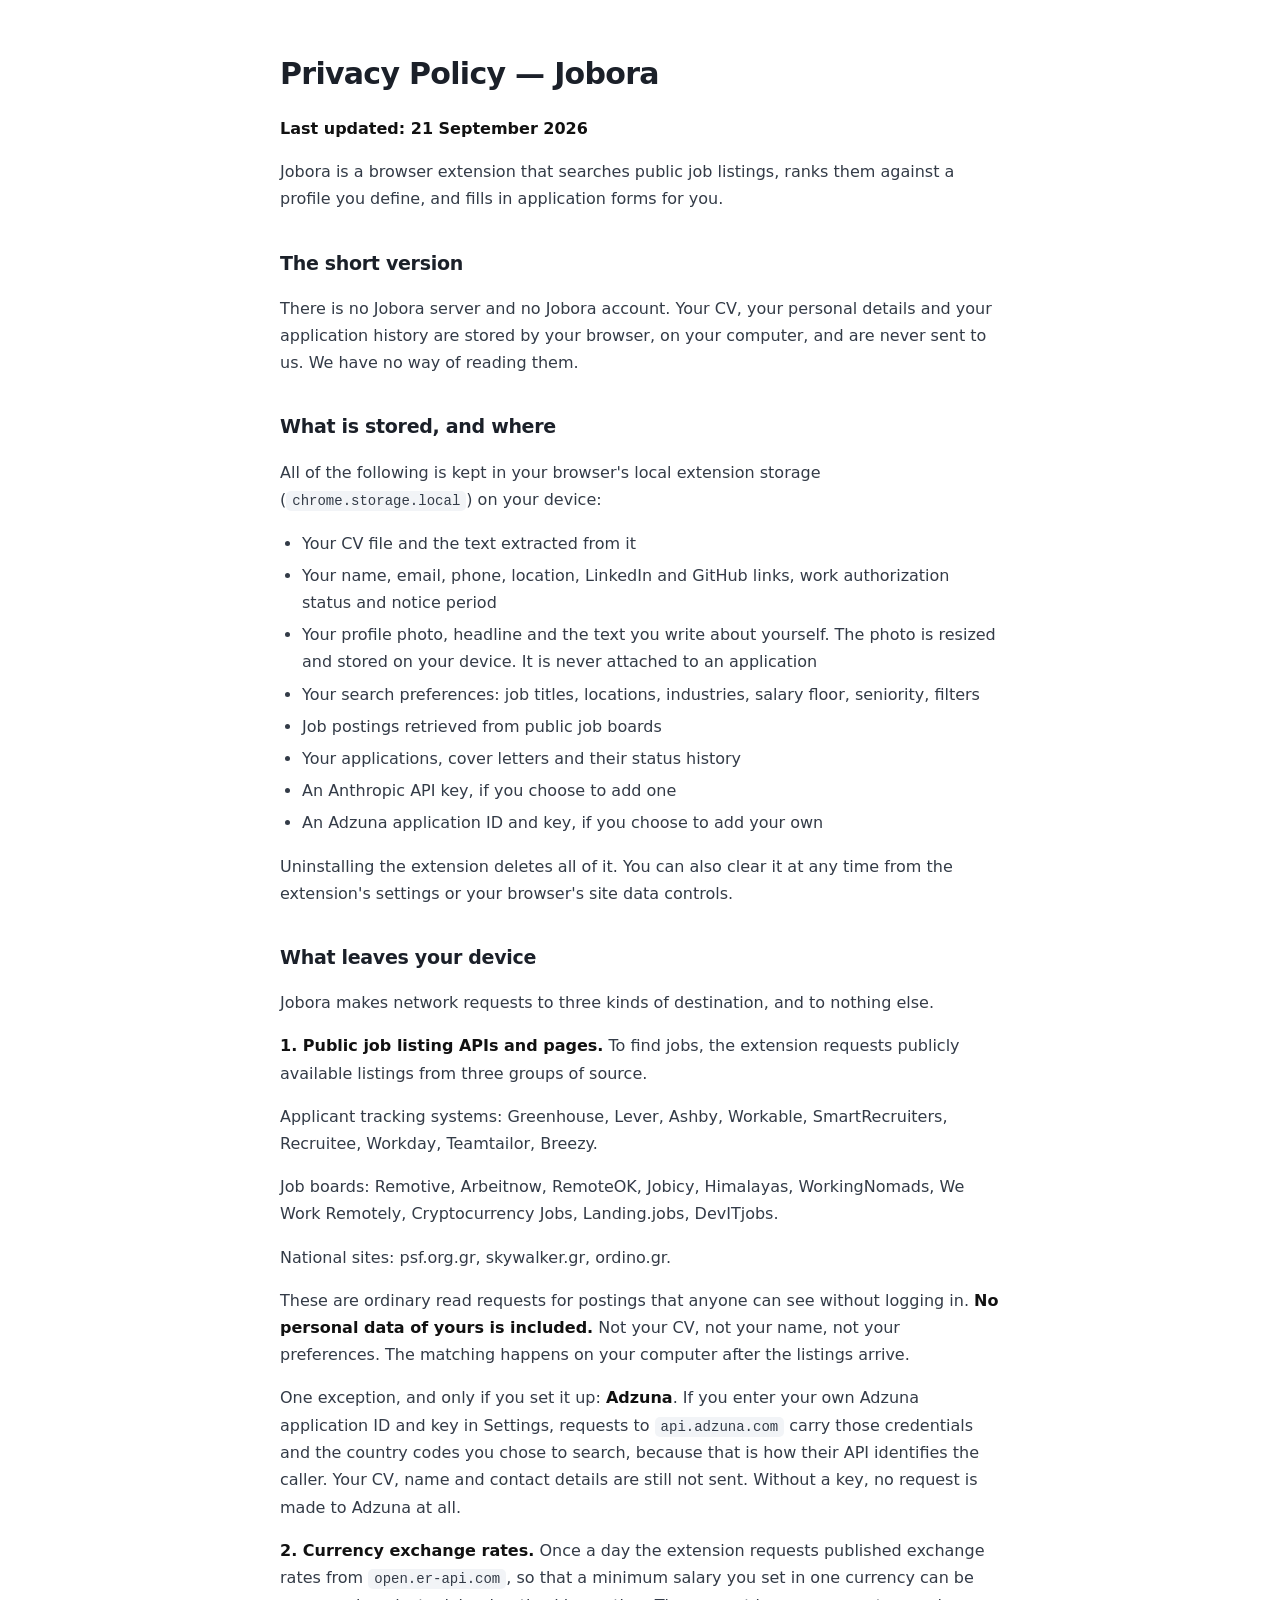
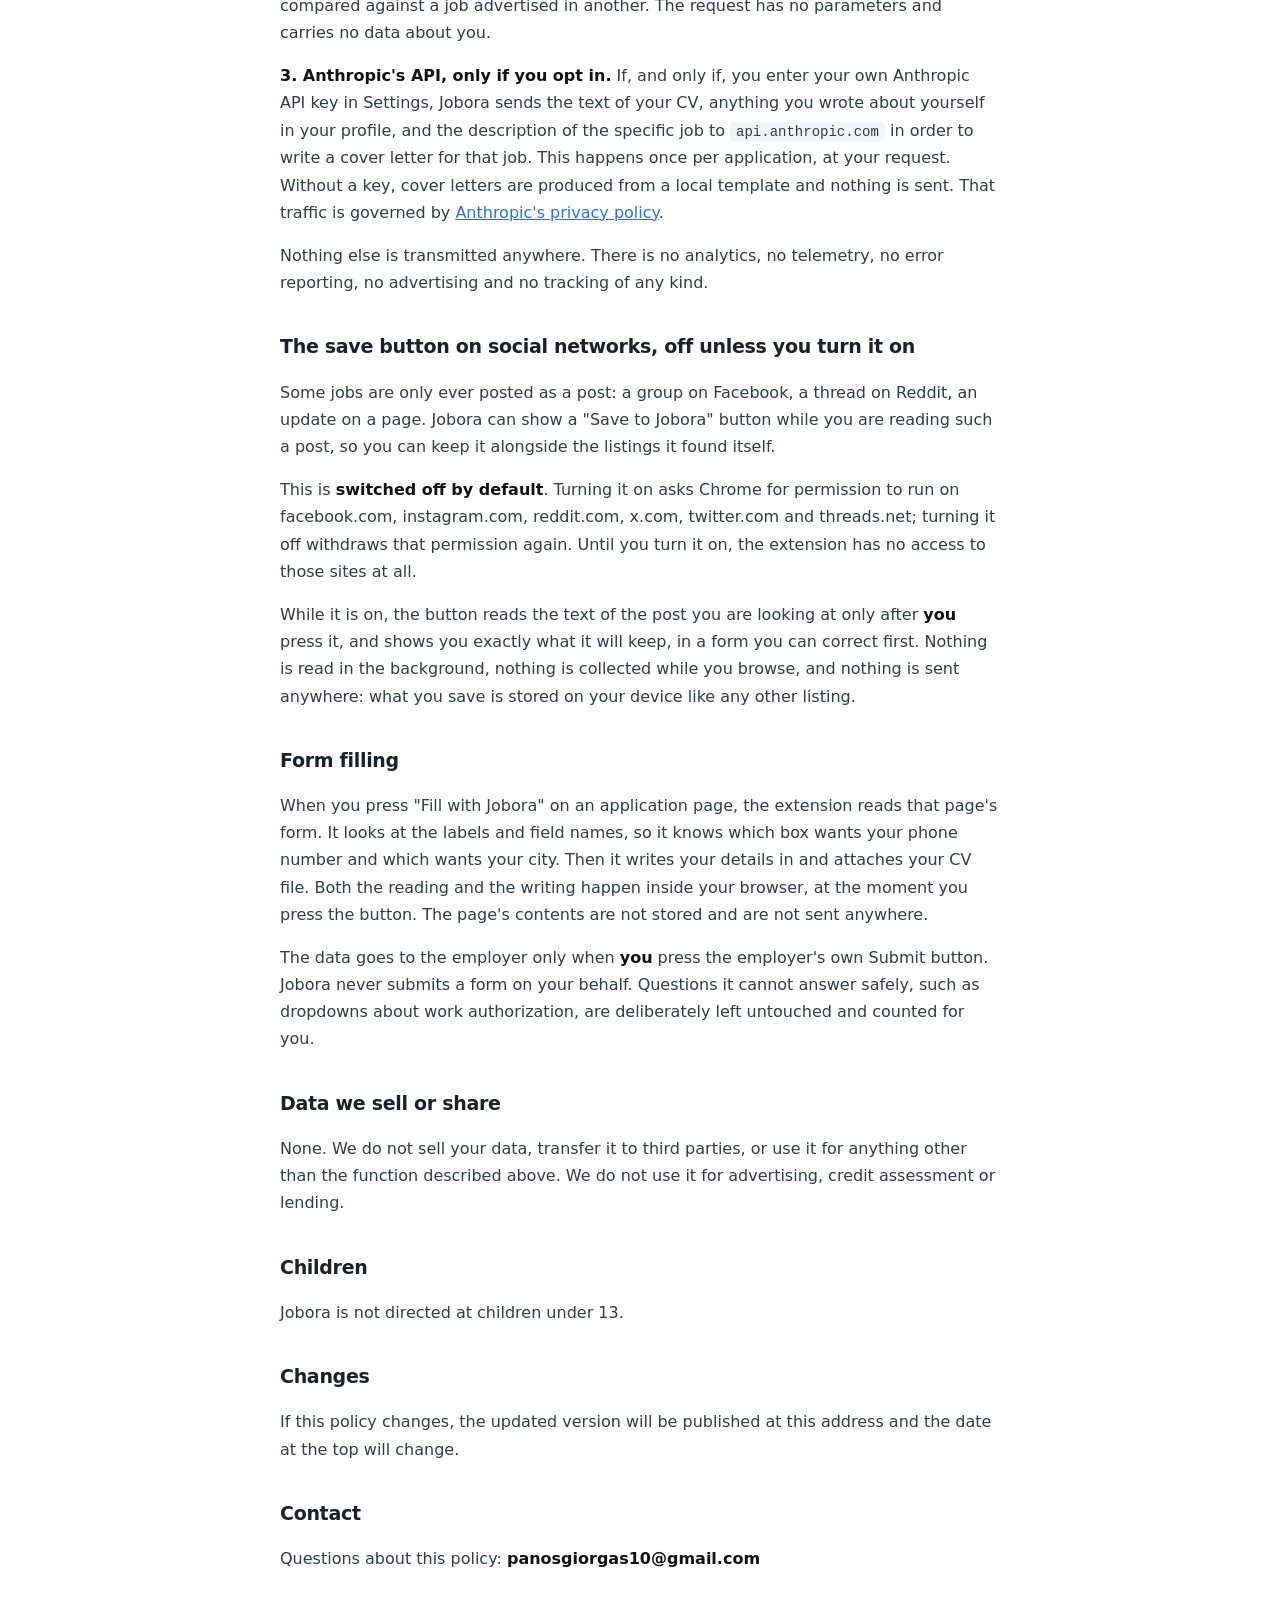
==== docs/privacy.html @ 2b7cac48 "Drop The Muse, which retired its API Seven weeks since the last check, and one of the twenty sources" ====
<!doctype html>
<html lang="en"><head><meta charset="utf-8">
<meta name="viewport" content="width=device-width,initial-scale=1">
<title>Privacy Policy — Jobora</title>
<style>
body{max-width:720px;margin:0 auto;padding:48px 22px 90px;
  font:16px/1.7 -apple-system,BlinkMacSystemFont,"Segoe UI",system-ui,sans-serif;color:#1b2029;background:#fff}
h1{font-size:30px;letter-spacing:-.7px;margin:0 0 6px}
h2{font-size:19px;letter-spacing:-.3px;margin:34px 0 10px}
p,li{color:#333b47}ul{padding-left:22px}li{margin:5px 0}
code{background:#f2f4f7;padding:2px 6px;border-radius:5px;font-size:14px}
a{color:#2f6fe0}strong{color:#111}
@media(prefers-color-scheme:dark){body{background:#0f1319;color:#e6ebf2}
  p,li{color:#b7c1cf}h1,h2,strong{color:#f2f5f9}code{background:#1b2029}a{color:#7aa7ff}}
</style></head><body>
<h1>Privacy Policy — Jobora</h1>
<p><strong>Last updated: 21 September 2026</strong></p>
<p>Jobora is a browser extension that searches public job listings, ranks them against a profile you define, and fills in application forms for you.</p>
<h2>The short version</h2>
<p>There is no Jobora server and no Jobora account. Your CV, your personal details and your application history are stored by your browser, on your computer, and are never sent to us. We have no way of reading them.</p>
<h2>What is stored, and where</h2>
<p>All of the following is kept in your browser's local extension storage (<code>chrome.storage.local</code>) on your device:</p>
<ul><li>Your CV file and the text extracted from it</li><li>Your name, email, phone, location, LinkedIn and GitHub links, work authorization status and notice period</li><li>Your profile photo, headline and the text you write about yourself. The photo is resized and stored on your device. It is never attached to an application</li><li>Your search preferences: job titles, locations, industries, salary floor, seniority, filters</li><li>Job postings retrieved from public job boards</li><li>Your applications, cover letters and their status history</li><li>An Anthropic API key, if you choose to add one</li><li>An Adzuna application ID and key, if you choose to add your own</li></ul>
<p>Uninstalling the extension deletes all of it. You can also clear it at any time from the extension's settings or your browser's site data controls.</p>
<h2>What leaves your device</h2>
<p>Jobora makes network requests to three kinds of destination, and to nothing else.</p>
<p><strong>1. Public job listing APIs and pages.</strong> To find jobs, the extension requests publicly available listings from three groups of source.</p>
<p>Applicant tracking systems: Greenhouse, Lever, Ashby, Workable, SmartRecruiters, Recruitee, Workday, Teamtailor, Breezy.</p>
<p>Job boards: Remotive, Arbeitnow, RemoteOK, Jobicy, Himalayas, WorkingNomads, We Work Remotely, Cryptocurrency Jobs, Landing.jobs, DevITjobs.</p>
<p>National sites: psf.org.gr, skywalker.gr, ordino.gr.</p>
<p>These are ordinary read requests for postings that anyone can see without logging in. <strong>No personal data of yours is included.</strong> Not your CV, not your name, not your preferences. The matching happens on your computer after the listings arrive.</p>
<p>One exception, and only if you set it up: <strong>Adzuna</strong>. If you enter your own Adzuna application ID and key in Settings, requests to <code>api.adzuna.com</code> carry those credentials and the country codes you chose to search, because that is how their API identifies the caller. Your CV, name and contact details are still not sent. Without a key, no request is made to Adzuna at all.</p>
<p><strong>2. Currency exchange rates.</strong> Once a day the extension requests published exchange rates from <code>open.er-api.com</code>, so that a minimum salary you set in one currency can be compared against a job advertised in another. The request has no parameters and carries no data about you.</p>
<p><strong>3. Anthropic's API, only if you opt in.</strong> If, and only if, you enter your own Anthropic API key in Settings, Jobora sends the text of your CV, anything you wrote about yourself in your profile, and the description of the specific job to <code>api.anthropic.com</code> in order to write a cover letter for that job. This happens once per application, at your request. Without a key, cover letters are produced from a local template and nothing is sent. That traffic is governed by <a href="https://www.anthropic.com/legal/privacy">Anthropic's privacy policy</a>.</p>
<p>Nothing else is transmitted anywhere. There is no analytics, no telemetry, no error reporting, no advertising and no tracking of any kind.</p>
<h2>The save button on social networks, off unless you turn it on</h2>
<p>Some jobs are only ever posted as a post: a group on Facebook, a thread on Reddit, an update on a page. Jobora can show a "Save to Jobora" button while you are reading such a post, so you can keep it alongside the listings it found itself.</p>
<p>This is <strong>switched off by default</strong>. Turning it on asks Chrome for permission to run on facebook.com, instagram.com, reddit.com, x.com, twitter.com and threads.net; turning it off withdraws that permission again. Until you turn it on, the extension has no access to those sites at all.</p>
<p>While it is on, the button reads the text of the post you are looking at only after <strong>you</strong> press it, and shows you exactly what it will keep, in a form you can correct first. Nothing is read in the background, nothing is collected while you browse, and nothing is sent anywhere: what you save is stored on your device like any other listing.</p>
<h2>Form filling</h2>
<p>When you press "Fill with Jobora" on an application page, the extension reads that page's form. It looks at the labels and field names, so it knows which box wants your phone number and which wants your city. Then it writes your details in and attaches your CV file. Both the reading and the writing happen inside your browser, at the moment you press the button. The page's contents are not stored and are not sent anywhere.</p>
<p>The data goes to the employer only when <strong>you</strong> press the employer's own Submit button. Jobora never submits a form on your behalf. Questions it cannot answer safely, such as dropdowns about work authorization, are deliberately left untouched and counted for you.</p>
<h2>Data we sell or share</h2>
<p>None. We do not sell your data, transfer it to third parties, or use it for anything other than the function described above. We do not use it for advertising, credit assessment or lending.</p>
<h2>Children</h2>
<p>Jobora is not directed at children under 13.</p>
<h2>Changes</h2>
<p>If this policy changes, the updated version will be published at this address and the date at the top will change.</p>
<h2>Contact</h2>
<p>Questions about this policy: <strong>panosgiorgas10@gmail.com</strong></p>
</body></html>
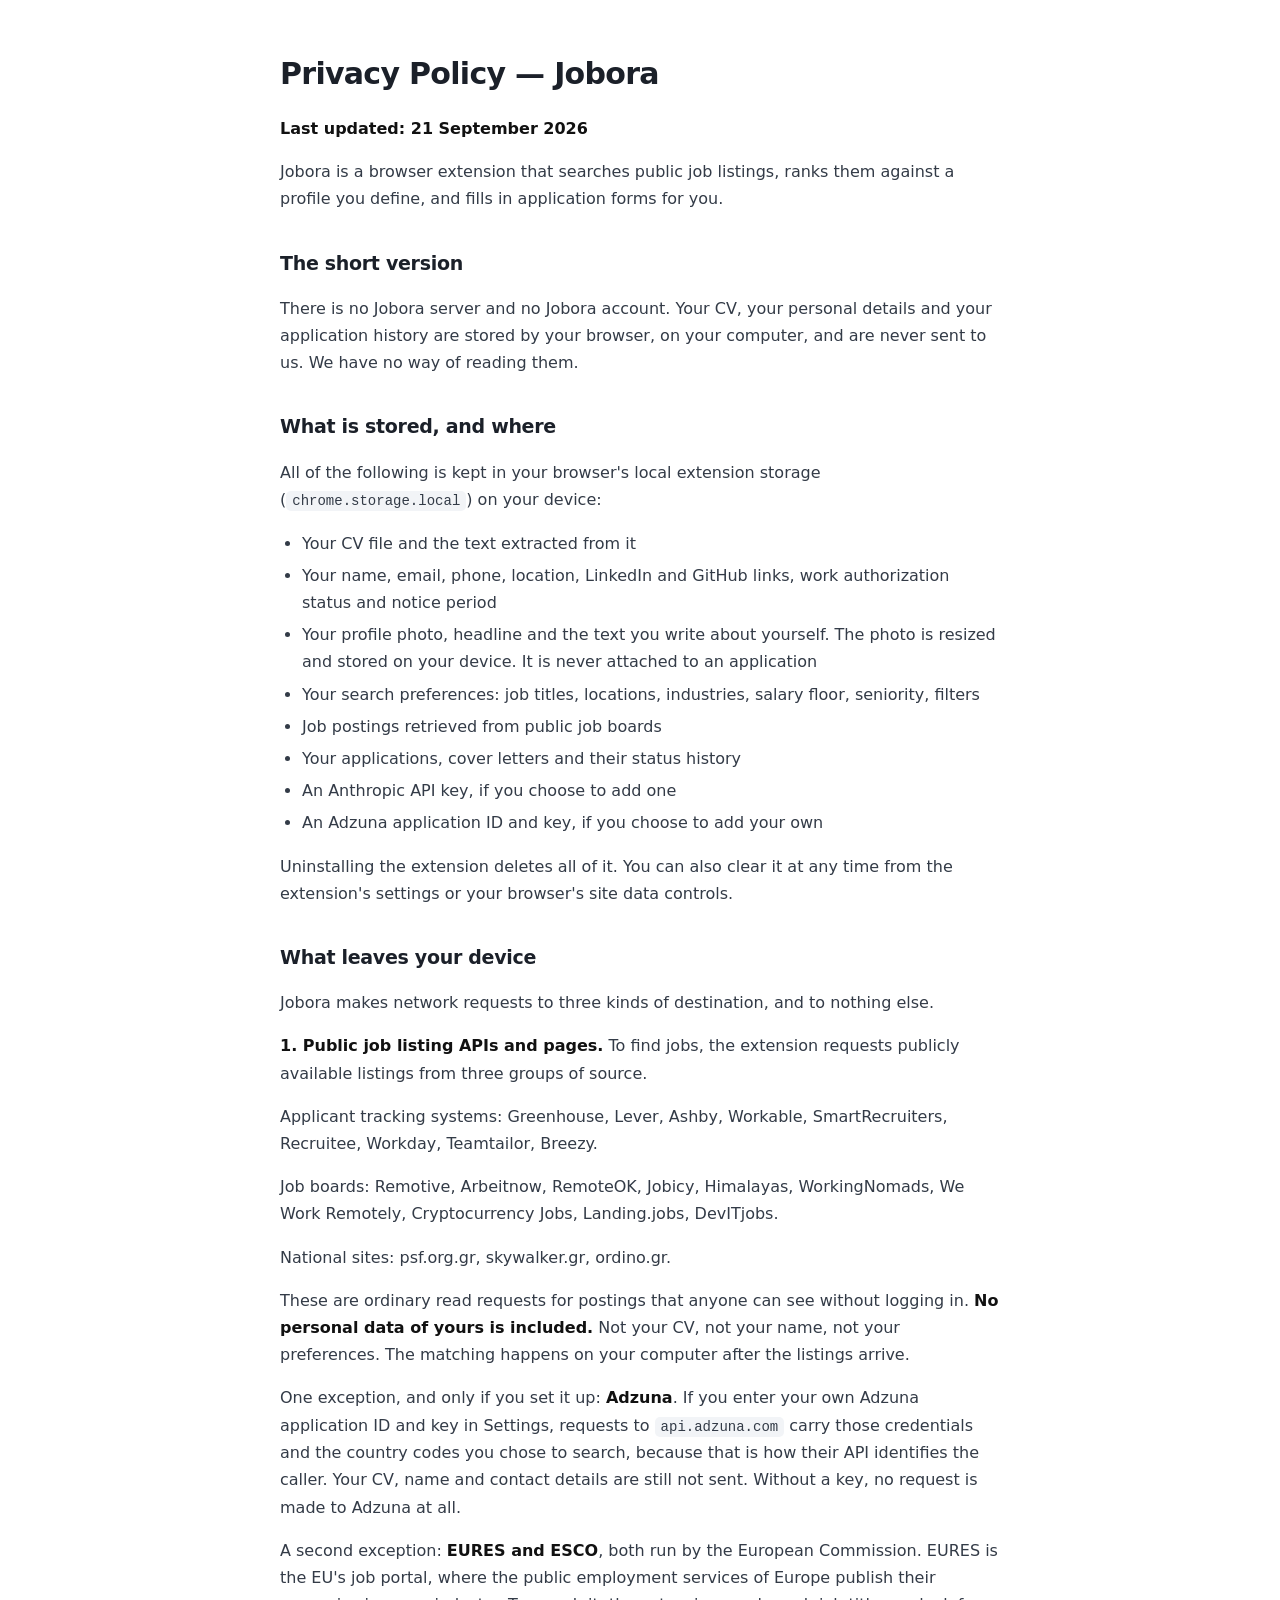
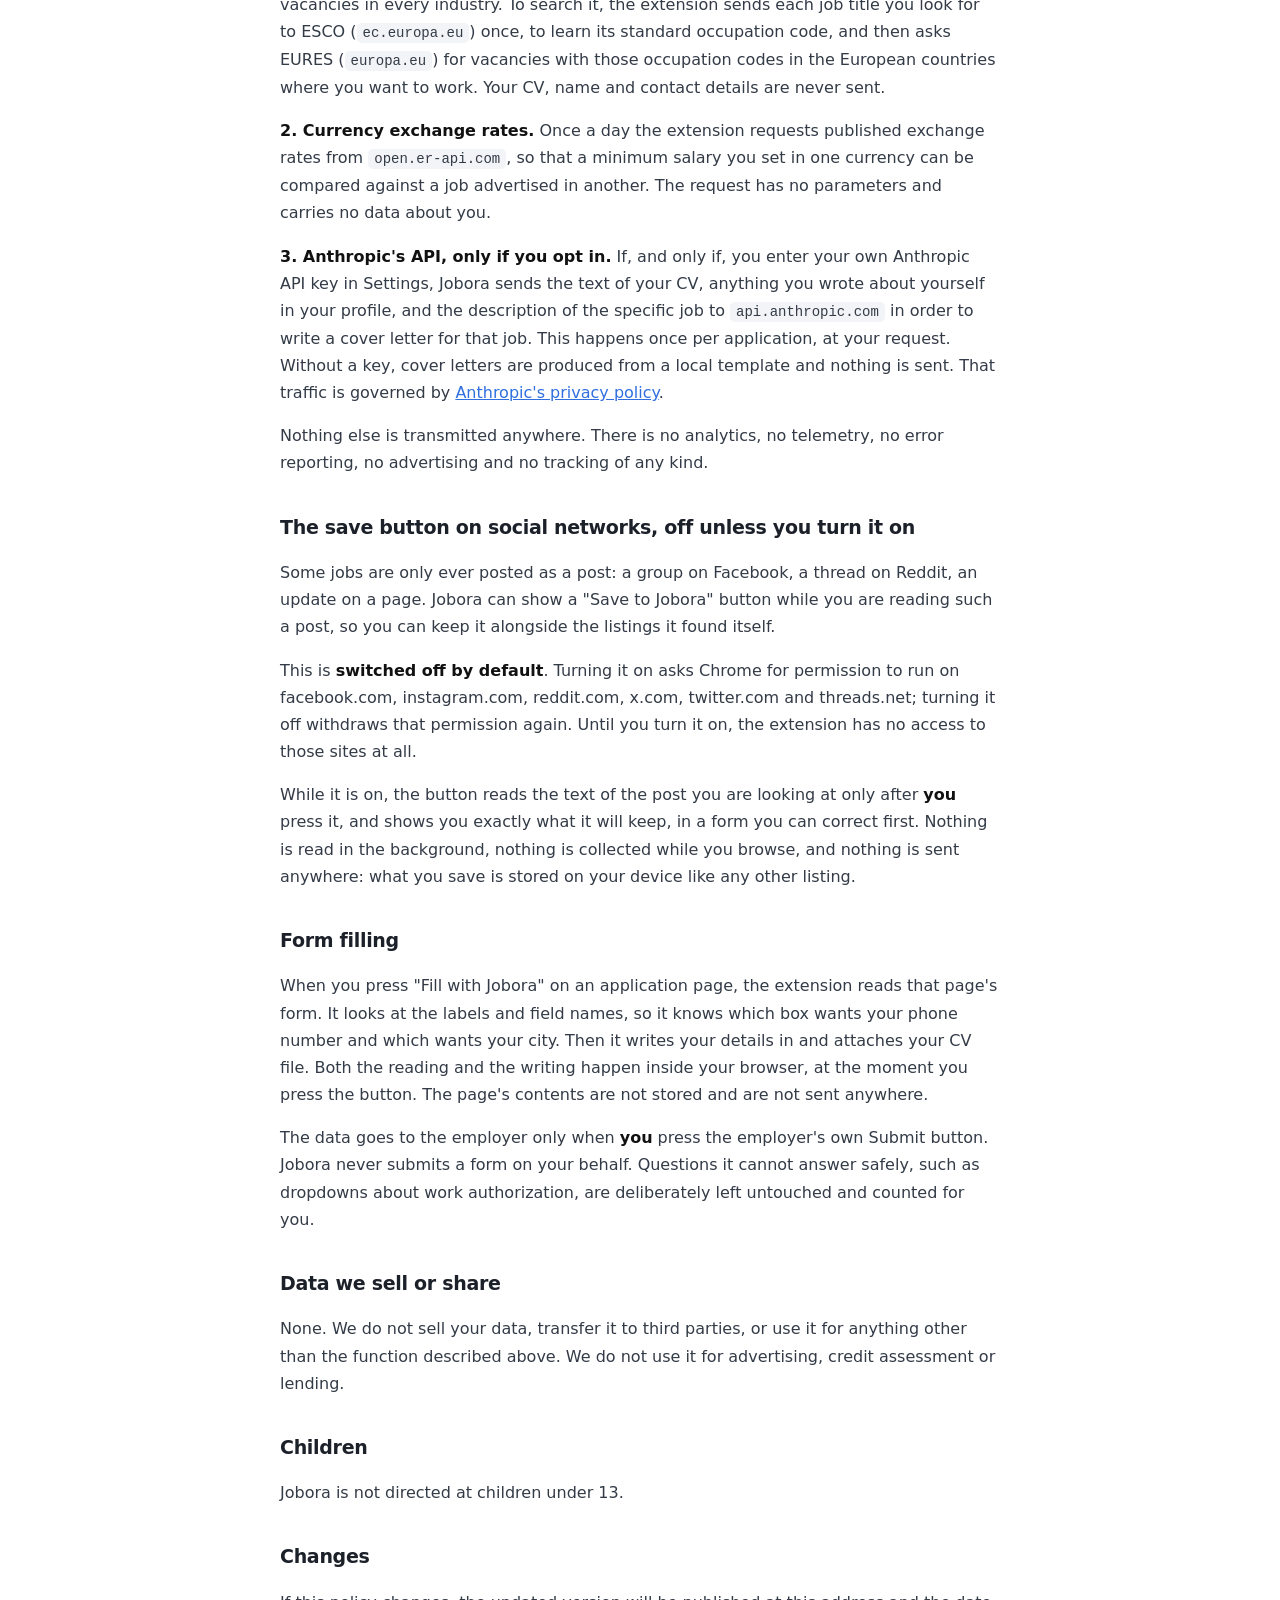
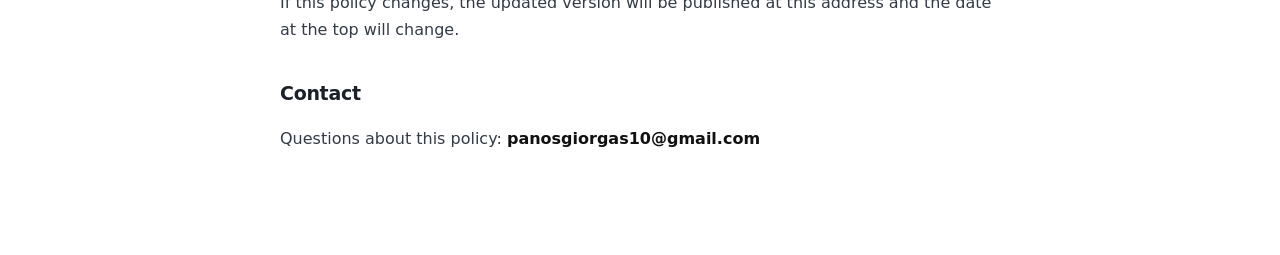
==== commit d5c9f3a3: "Add EURES, so every industry in Europe has jobs, not only software Almost every source was a remote " ====
--- a/docs/privacy.html
+++ b/docs/privacy.html
@@ -30,6 +30,7 @@
 <p>National sites: psf.org.gr, skywalker.gr, ordino.gr.</p>
 <p>These are ordinary read requests for postings that anyone can see without logging in. <strong>No personal data of yours is included.</strong> Not your CV, not your name, not your preferences. The matching happens on your computer after the listings arrive.</p>
 <p>One exception, and only if you set it up: <strong>Adzuna</strong>. If you enter your own Adzuna application ID and key in Settings, requests to <code>api.adzuna.com</code> carry those credentials and the country codes you chose to search, because that is how their API identifies the caller. Your CV, name and contact details are still not sent. Without a key, no request is made to Adzuna at all.</p>
+<p>A second exception: <strong>EURES and ESCO</strong>, both run by the European Commission. EURES is the EU's job portal, where the public employment services of Europe publish their vacancies in every industry. To search it, the extension sends each job title you look for to ESCO (<code>ec.europa.eu</code>) once, to learn its standard occupation code, and then asks EURES (<code>europa.eu</code>) for vacancies with those occupation codes in the European countries where you want to work. Your CV, name and contact details are never sent.</p>
 <p><strong>2. Currency exchange rates.</strong> Once a day the extension requests published exchange rates from <code>open.er-api.com</code>, so that a minimum salary you set in one currency can be compared against a job advertised in another. The request has no parameters and carries no data about you.</p>
 <p><strong>3. Anthropic's API, only if you opt in.</strong> If, and only if, you enter your own Anthropic API key in Settings, Jobora sends the text of your CV, anything you wrote about yourself in your profile, and the description of the specific job to <code>api.anthropic.com</code> in order to write a cover letter for that job. This happens once per application, at your request. Without a key, cover letters are produced from a local template and nothing is sent. That traffic is governed by <a href="https://www.anthropic.com/legal/privacy">Anthropic's privacy policy</a>.</p>
 <p>Nothing else is transmitted anywhere. There is no analytics, no telemetry, no error reporting, no advertising and no tracking of any kind.</p>
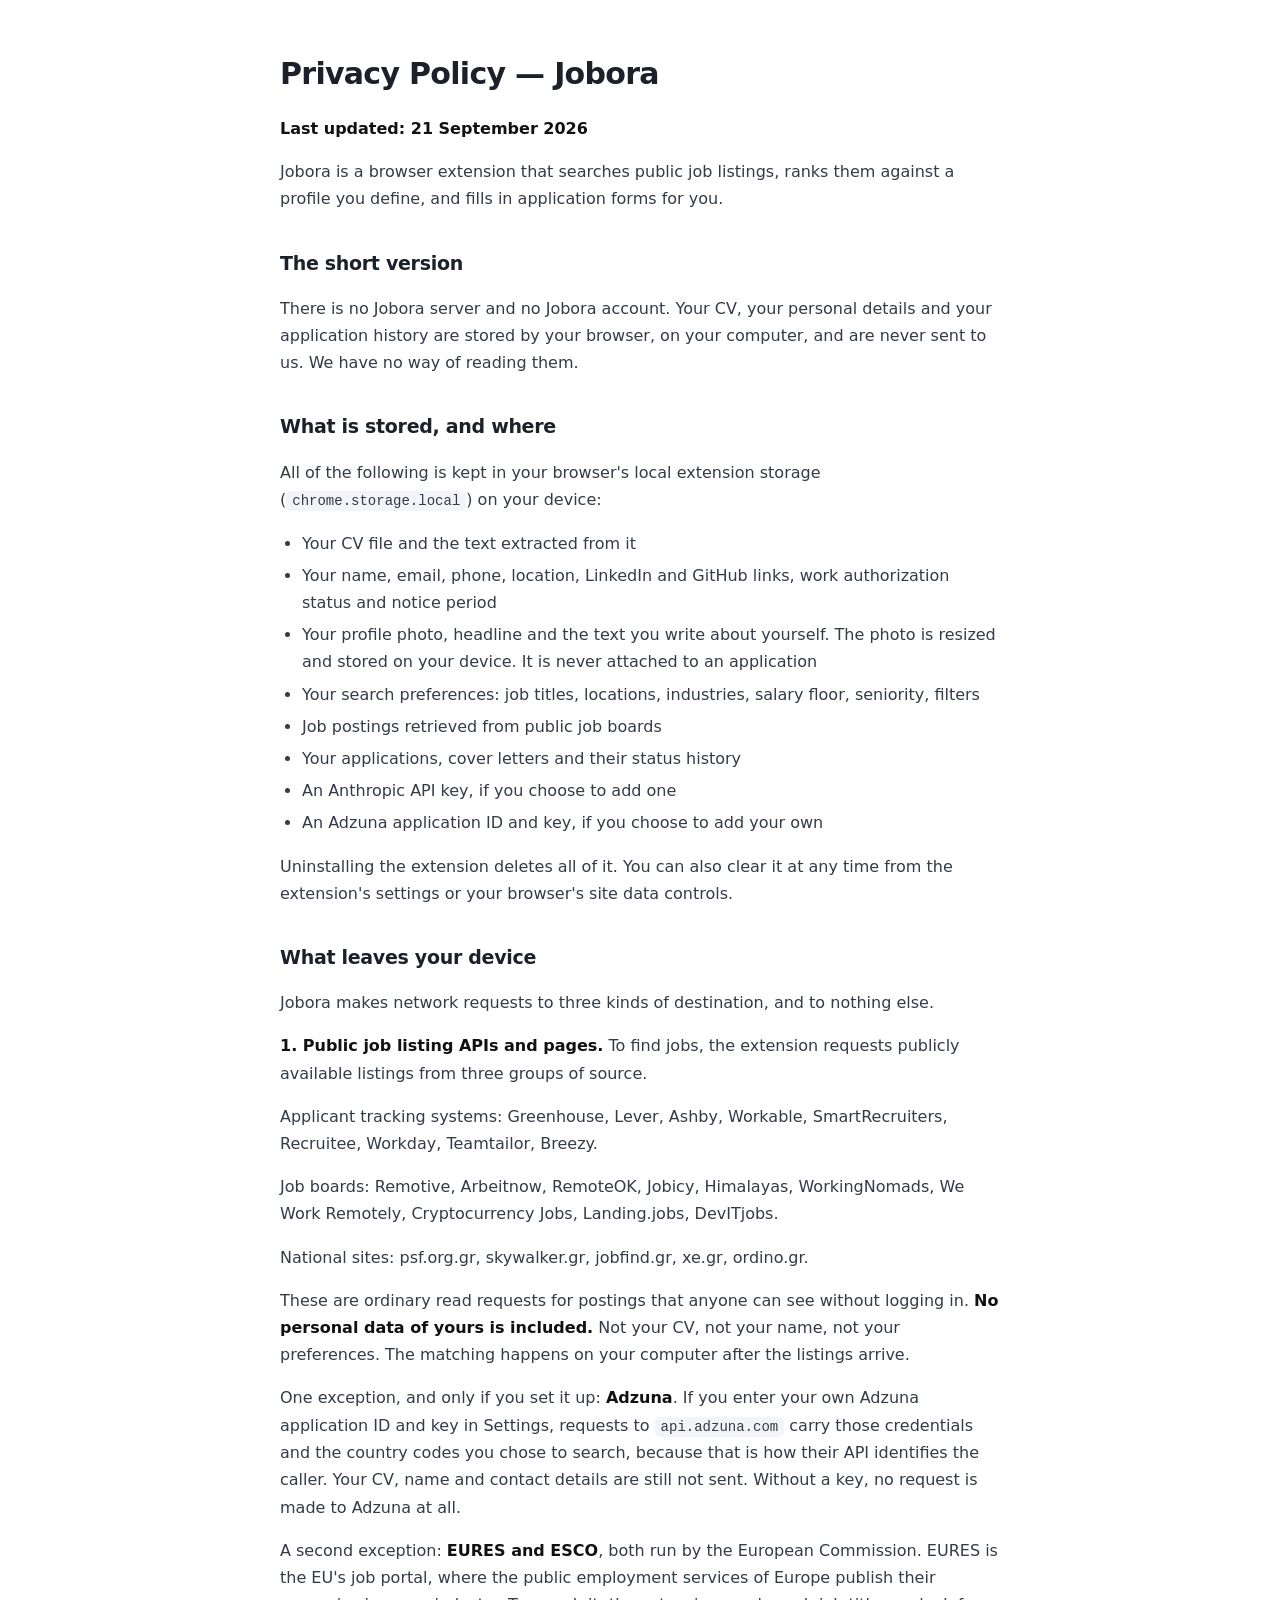
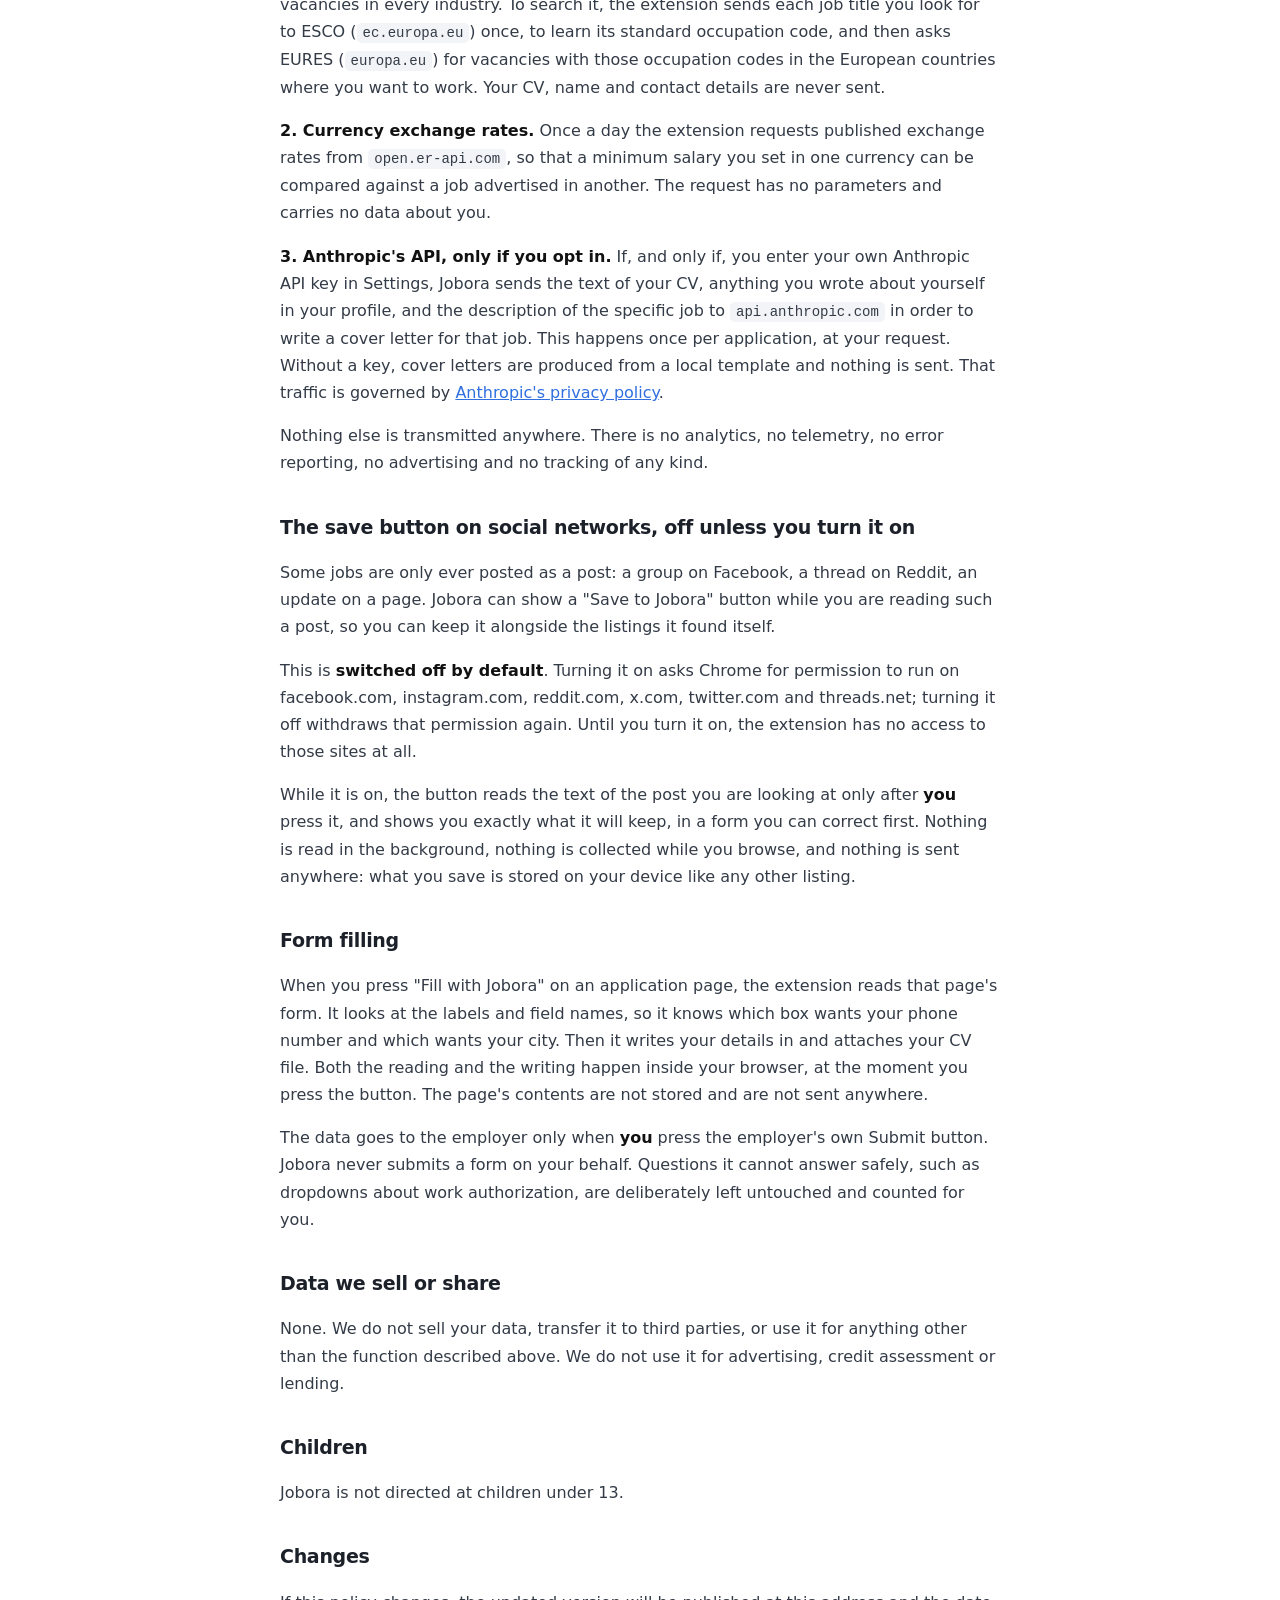
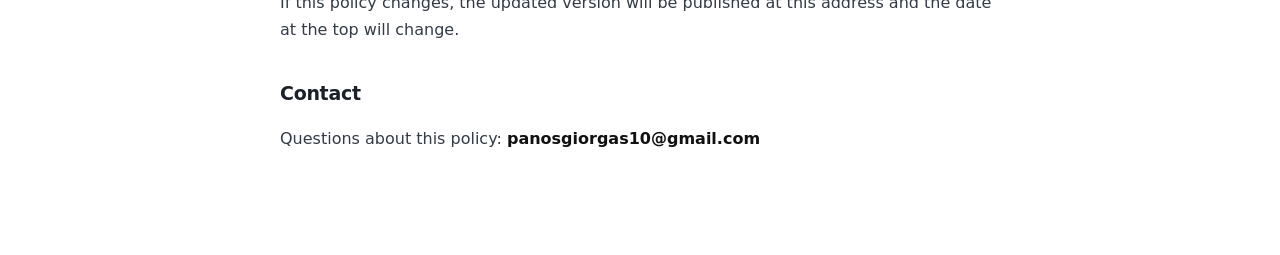
==== commit 3662be6e: "Add jobfind.gr and xe.gr, so Greek jobs outside tech are found again Greece publishes almost nothing" ====
--- a/docs/privacy.html
+++ b/docs/privacy.html
@@ -27,7 +27,7 @@
 <p><strong>1. Public job listing APIs and pages.</strong> To find jobs, the extension requests publicly available listings from three groups of source.</p>
 <p>Applicant tracking systems: Greenhouse, Lever, Ashby, Workable, SmartRecruiters, Recruitee, Workday, Teamtailor, Breezy.</p>
 <p>Job boards: Remotive, Arbeitnow, RemoteOK, Jobicy, Himalayas, WorkingNomads, We Work Remotely, Cryptocurrency Jobs, Landing.jobs, DevITjobs.</p>
-<p>National sites: psf.org.gr, skywalker.gr, ordino.gr.</p>
+<p>National sites: psf.org.gr, skywalker.gr, jobfind.gr, xe.gr, ordino.gr.</p>
 <p>These are ordinary read requests for postings that anyone can see without logging in. <strong>No personal data of yours is included.</strong> Not your CV, not your name, not your preferences. The matching happens on your computer after the listings arrive.</p>
 <p>One exception, and only if you set it up: <strong>Adzuna</strong>. If you enter your own Adzuna application ID and key in Settings, requests to <code>api.adzuna.com</code> carry those credentials and the country codes you chose to search, because that is how their API identifies the caller. Your CV, name and contact details are still not sent. Without a key, no request is made to Adzuna at all.</p>
 <p>A second exception: <strong>EURES and ESCO</strong>, both run by the European Commission. EURES is the EU's job portal, where the public employment services of Europe publish their vacancies in every industry. To search it, the extension sends each job title you look for to ESCO (<code>ec.europa.eu</code>) once, to learn its standard occupation code, and then asks EURES (<code>europa.eu</code>) for vacancies with those occupation codes in the European countries where you want to work. Your CV, name and contact details are never sent.</p>
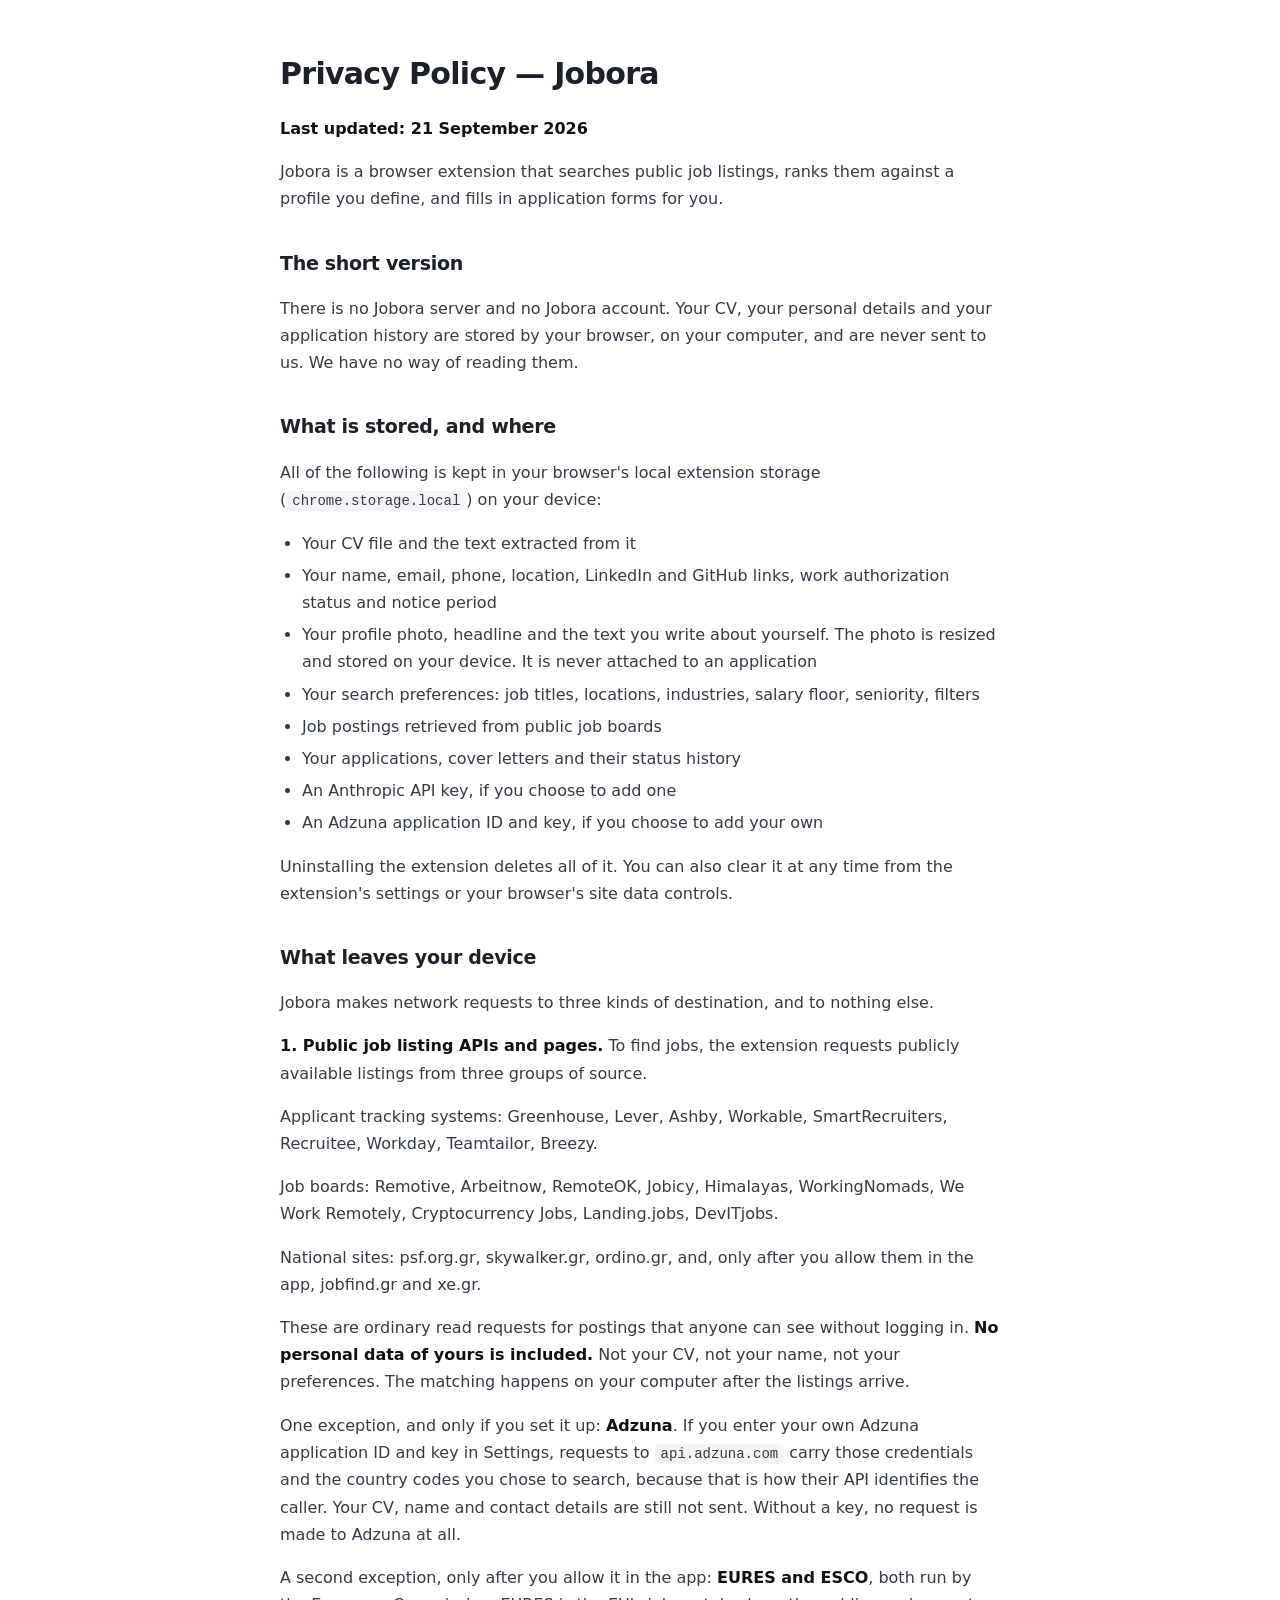
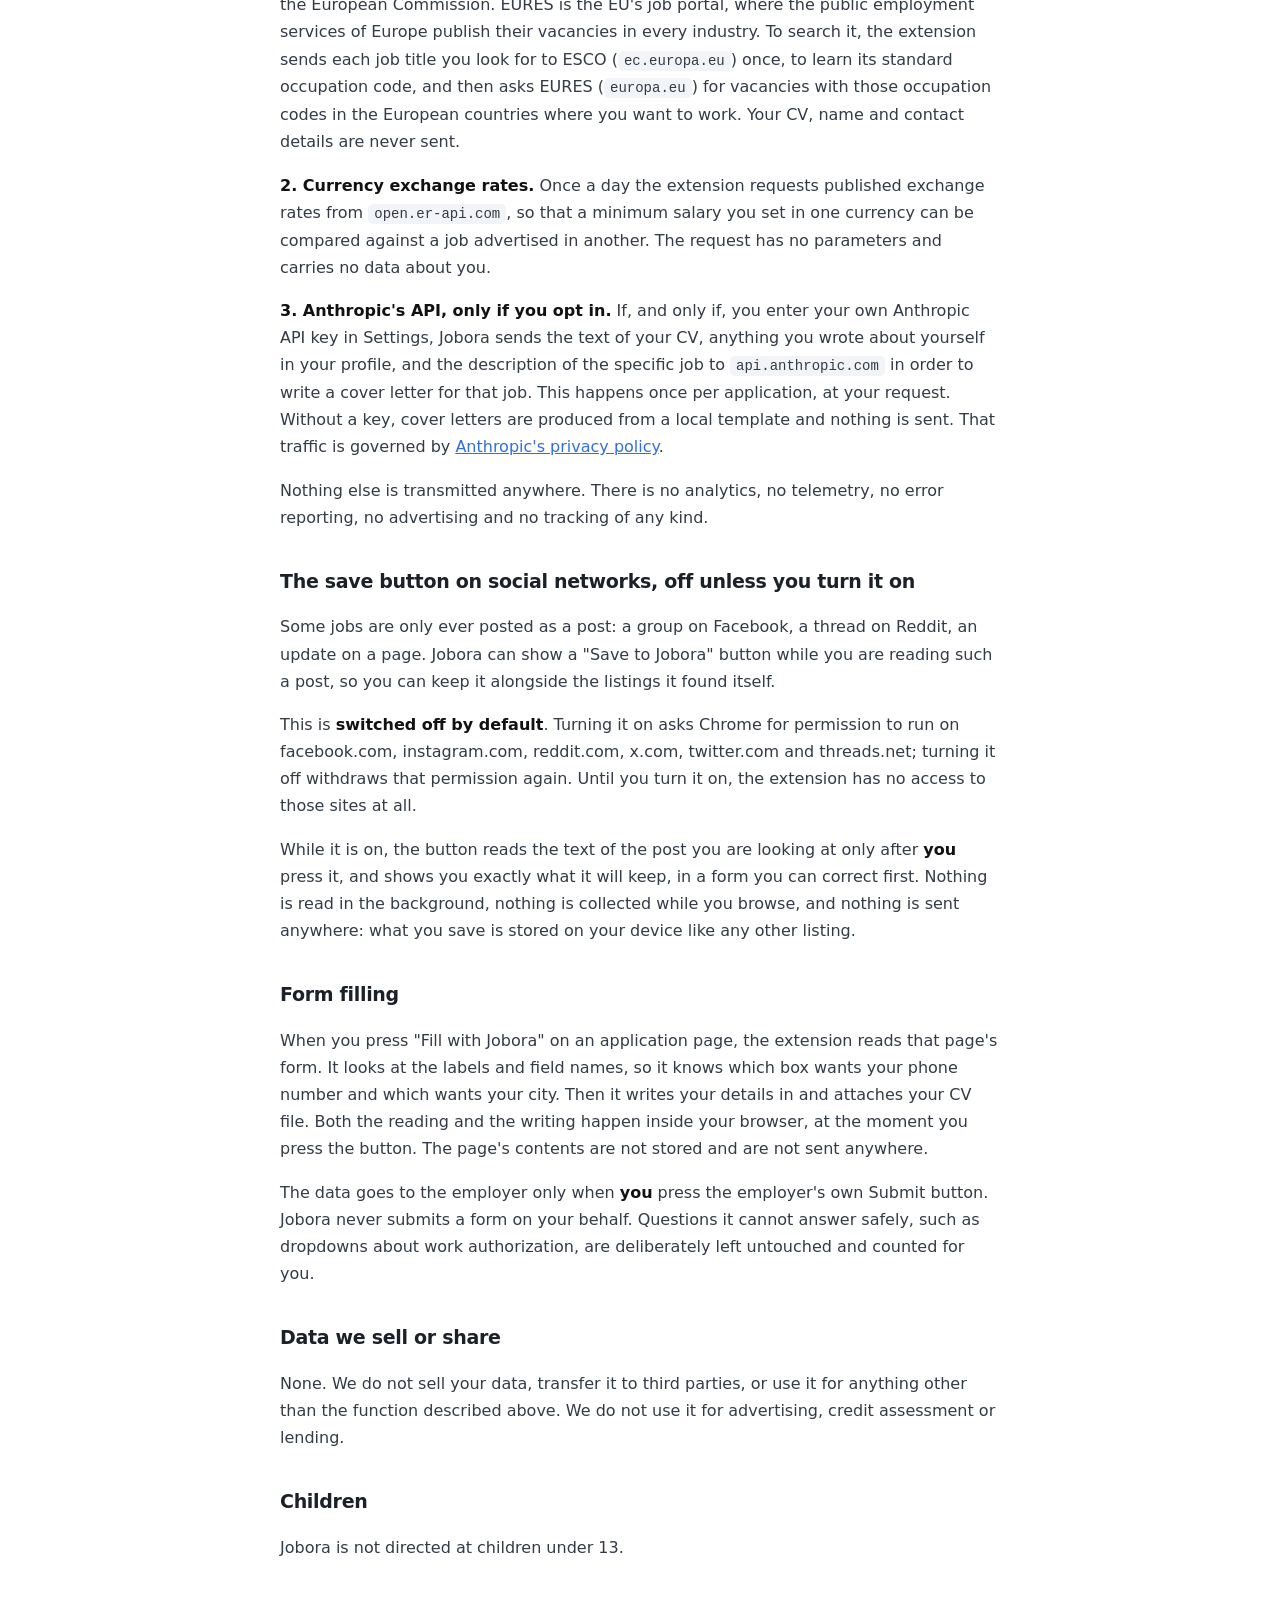
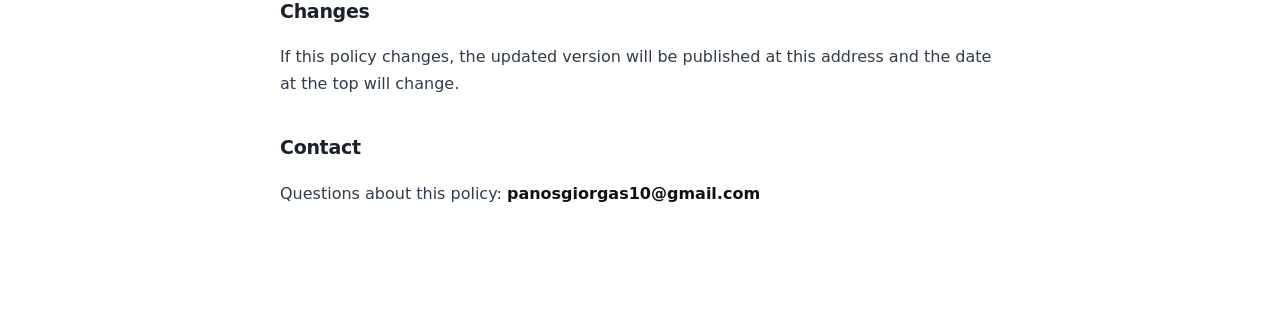
==== commit d26c7303: "Ask for the new job portals' sites in the app, so updating never turns Jobora off When an update add" ====
--- a/docs/privacy.html
+++ b/docs/privacy.html
@@ -27,10 +27,10 @@
 <p><strong>1. Public job listing APIs and pages.</strong> To find jobs, the extension requests publicly available listings from three groups of source.</p>
 <p>Applicant tracking systems: Greenhouse, Lever, Ashby, Workable, SmartRecruiters, Recruitee, Workday, Teamtailor, Breezy.</p>
 <p>Job boards: Remotive, Arbeitnow, RemoteOK, Jobicy, Himalayas, WorkingNomads, We Work Remotely, Cryptocurrency Jobs, Landing.jobs, DevITjobs.</p>
-<p>National sites: psf.org.gr, skywalker.gr, jobfind.gr, xe.gr, ordino.gr.</p>
+<p>National sites: psf.org.gr, skywalker.gr, ordino.gr, and, only after you allow them in the app, jobfind.gr and xe.gr.</p>
 <p>These are ordinary read requests for postings that anyone can see without logging in. <strong>No personal data of yours is included.</strong> Not your CV, not your name, not your preferences. The matching happens on your computer after the listings arrive.</p>
 <p>One exception, and only if you set it up: <strong>Adzuna</strong>. If you enter your own Adzuna application ID and key in Settings, requests to <code>api.adzuna.com</code> carry those credentials and the country codes you chose to search, because that is how their API identifies the caller. Your CV, name and contact details are still not sent. Without a key, no request is made to Adzuna at all.</p>
-<p>A second exception: <strong>EURES and ESCO</strong>, both run by the European Commission. EURES is the EU's job portal, where the public employment services of Europe publish their vacancies in every industry. To search it, the extension sends each job title you look for to ESCO (<code>ec.europa.eu</code>) once, to learn its standard occupation code, and then asks EURES (<code>europa.eu</code>) for vacancies with those occupation codes in the European countries where you want to work. Your CV, name and contact details are never sent.</p>
+<p>A second exception, only after you allow it in the app: <strong>EURES and ESCO</strong>, both run by the European Commission. EURES is the EU's job portal, where the public employment services of Europe publish their vacancies in every industry. To search it, the extension sends each job title you look for to ESCO (<code>ec.europa.eu</code>) once, to learn its standard occupation code, and then asks EURES (<code>europa.eu</code>) for vacancies with those occupation codes in the European countries where you want to work. Your CV, name and contact details are never sent.</p>
 <p><strong>2. Currency exchange rates.</strong> Once a day the extension requests published exchange rates from <code>open.er-api.com</code>, so that a minimum salary you set in one currency can be compared against a job advertised in another. The request has no parameters and carries no data about you.</p>
 <p><strong>3. Anthropic's API, only if you opt in.</strong> If, and only if, you enter your own Anthropic API key in Settings, Jobora sends the text of your CV, anything you wrote about yourself in your profile, and the description of the specific job to <code>api.anthropic.com</code> in order to write a cover letter for that job. This happens once per application, at your request. Without a key, cover letters are produced from a local template and nothing is sent. That traffic is governed by <a href="https://www.anthropic.com/legal/privacy">Anthropic's privacy policy</a>.</p>
 <p>Nothing else is transmitted anywhere. There is no analytics, no telemetry, no error reporting, no advertising and no tracking of any kind.</p>
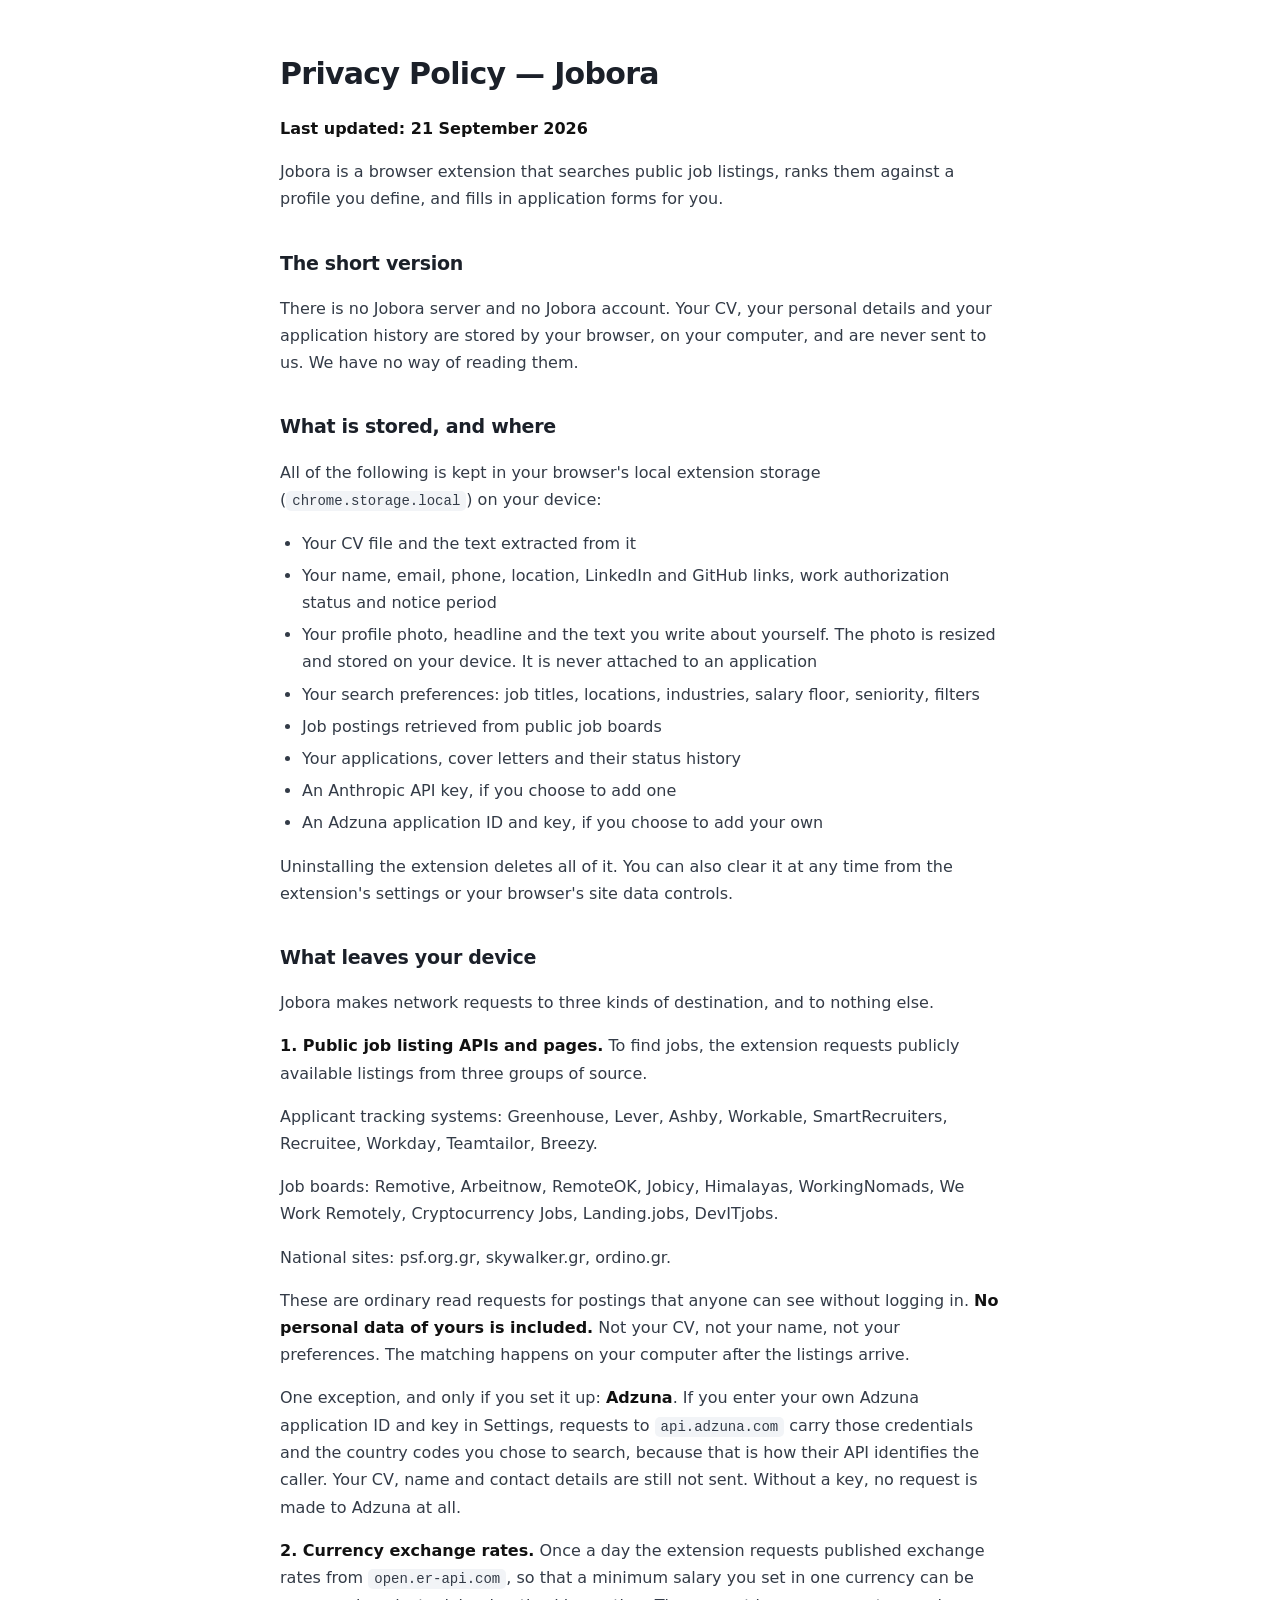
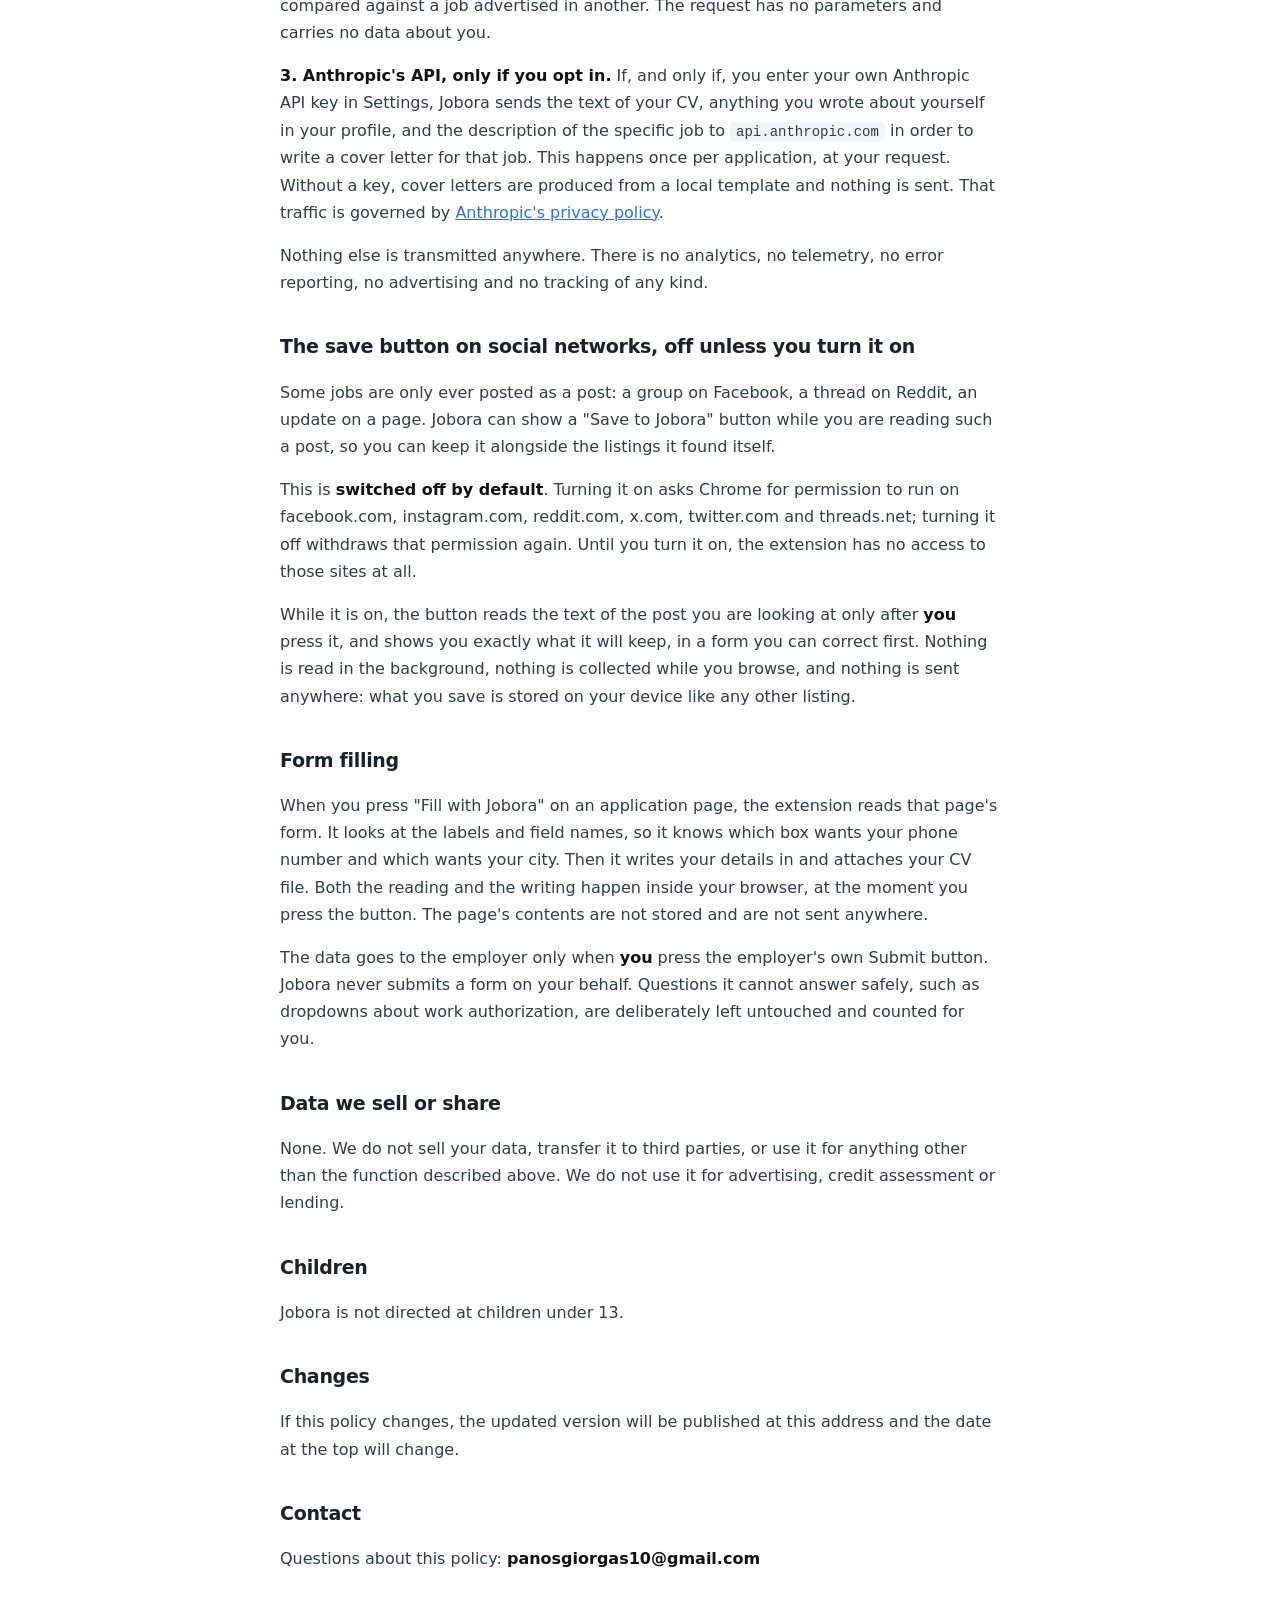
==== commit 436e980d: "Merge pull request #4 from GeorgasP/main 1" ====
--- a/docs/privacy.html
+++ b/docs/privacy.html
@@ -27,10 +27,9 @@
 <p><strong>1. Public job listing APIs and pages.</strong> To find jobs, the extension requests publicly available listings from three groups of source.</p>
 <p>Applicant tracking systems: Greenhouse, Lever, Ashby, Workable, SmartRecruiters, Recruitee, Workday, Teamtailor, Breezy.</p>
 <p>Job boards: Remotive, Arbeitnow, RemoteOK, Jobicy, Himalayas, WorkingNomads, We Work Remotely, Cryptocurrency Jobs, Landing.jobs, DevITjobs.</p>
-<p>National sites: psf.org.gr, skywalker.gr, ordino.gr, and, only after you allow them in the app, jobfind.gr and xe.gr.</p>
+<p>National sites: psf.org.gr, skywalker.gr, ordino.gr.</p>
 <p>These are ordinary read requests for postings that anyone can see without logging in. <strong>No personal data of yours is included.</strong> Not your CV, not your name, not your preferences. The matching happens on your computer after the listings arrive.</p>
 <p>One exception, and only if you set it up: <strong>Adzuna</strong>. If you enter your own Adzuna application ID and key in Settings, requests to <code>api.adzuna.com</code> carry those credentials and the country codes you chose to search, because that is how their API identifies the caller. Your CV, name and contact details are still not sent. Without a key, no request is made to Adzuna at all.</p>
-<p>A second exception, only after you allow it in the app: <strong>EURES and ESCO</strong>, both run by the European Commission. EURES is the EU's job portal, where the public employment services of Europe publish their vacancies in every industry. To search it, the extension sends each job title you look for to ESCO (<code>ec.europa.eu</code>) once, to learn its standard occupation code, and then asks EURES (<code>europa.eu</code>) for vacancies with those occupation codes in the European countries where you want to work. Your CV, name and contact details are never sent.</p>
 <p><strong>2. Currency exchange rates.</strong> Once a day the extension requests published exchange rates from <code>open.er-api.com</code>, so that a minimum salary you set in one currency can be compared against a job advertised in another. The request has no parameters and carries no data about you.</p>
 <p><strong>3. Anthropic's API, only if you opt in.</strong> If, and only if, you enter your own Anthropic API key in Settings, Jobora sends the text of your CV, anything you wrote about yourself in your profile, and the description of the specific job to <code>api.anthropic.com</code> in order to write a cover letter for that job. This happens once per application, at your request. Without a key, cover letters are produced from a local template and nothing is sent. That traffic is governed by <a href="https://www.anthropic.com/legal/privacy">Anthropic's privacy policy</a>.</p>
 <p>Nothing else is transmitted anywhere. There is no analytics, no telemetry, no error reporting, no advertising and no tracking of any kind.</p>
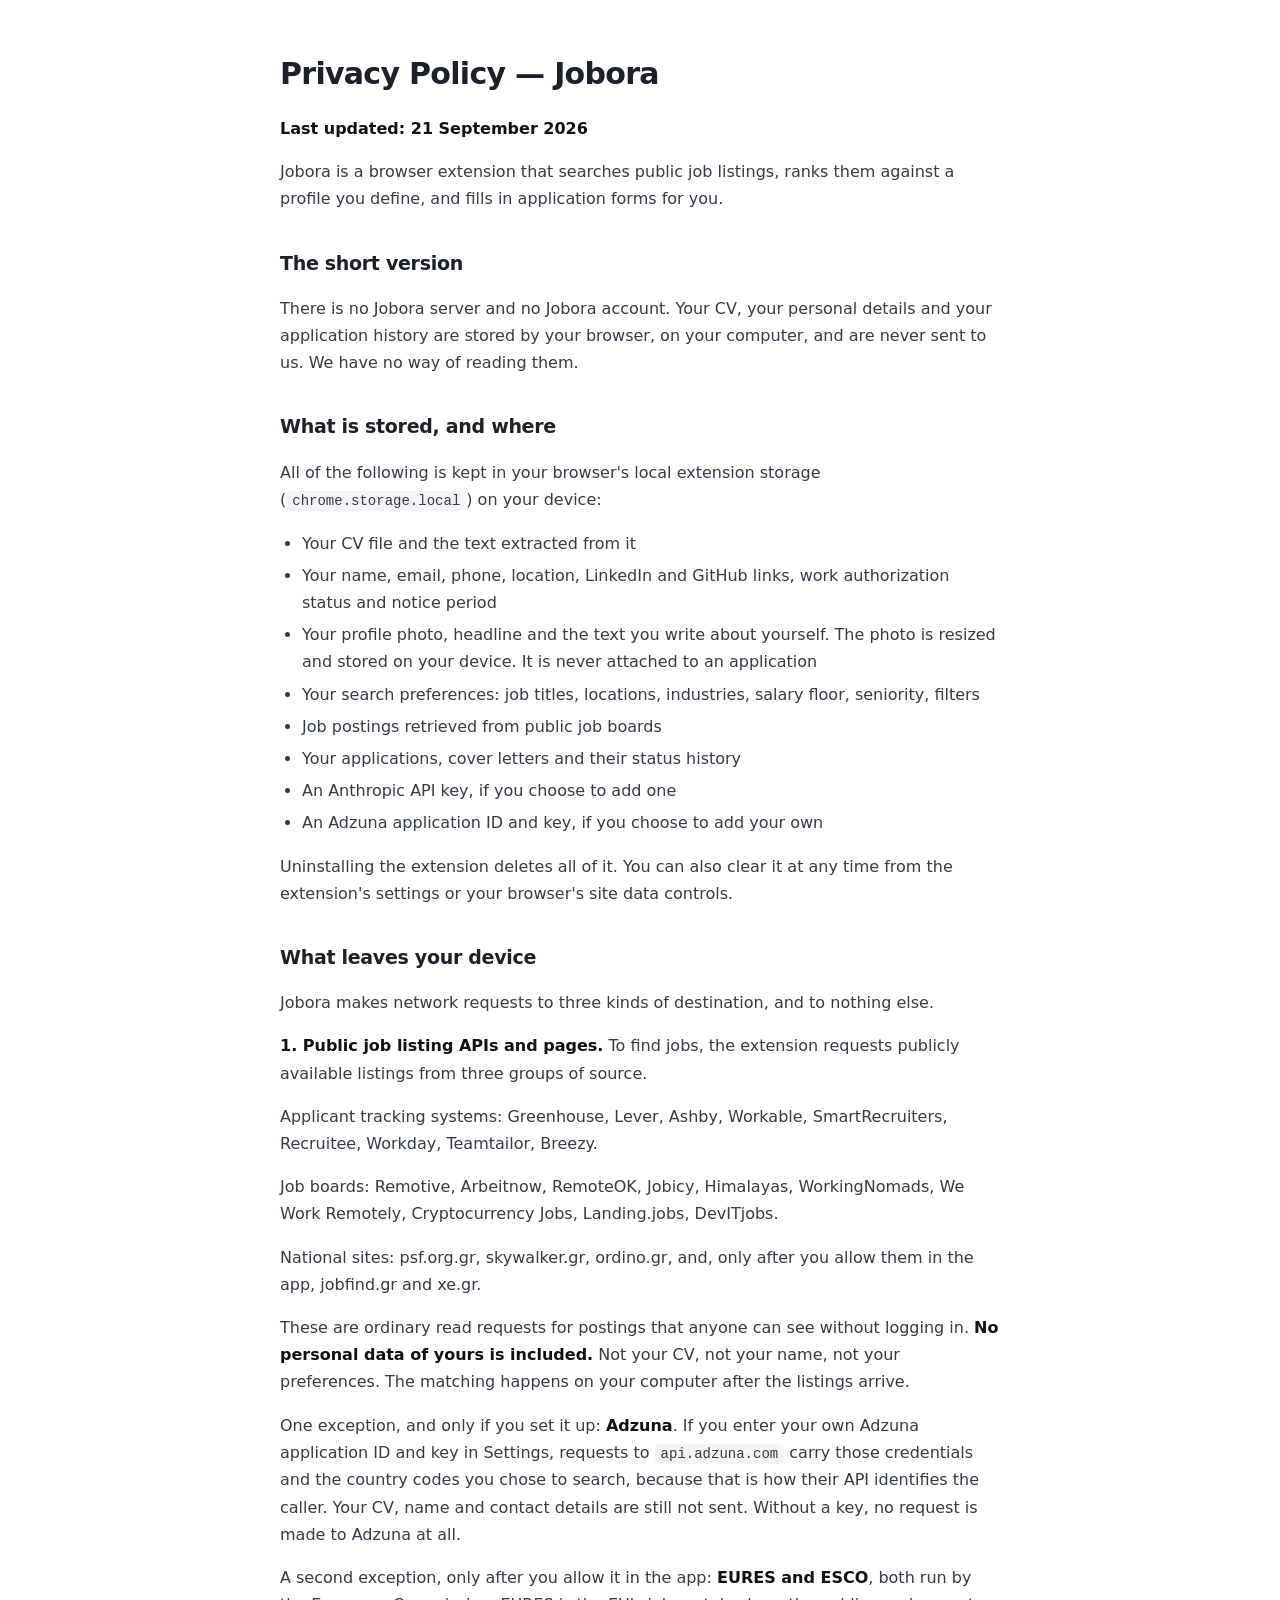
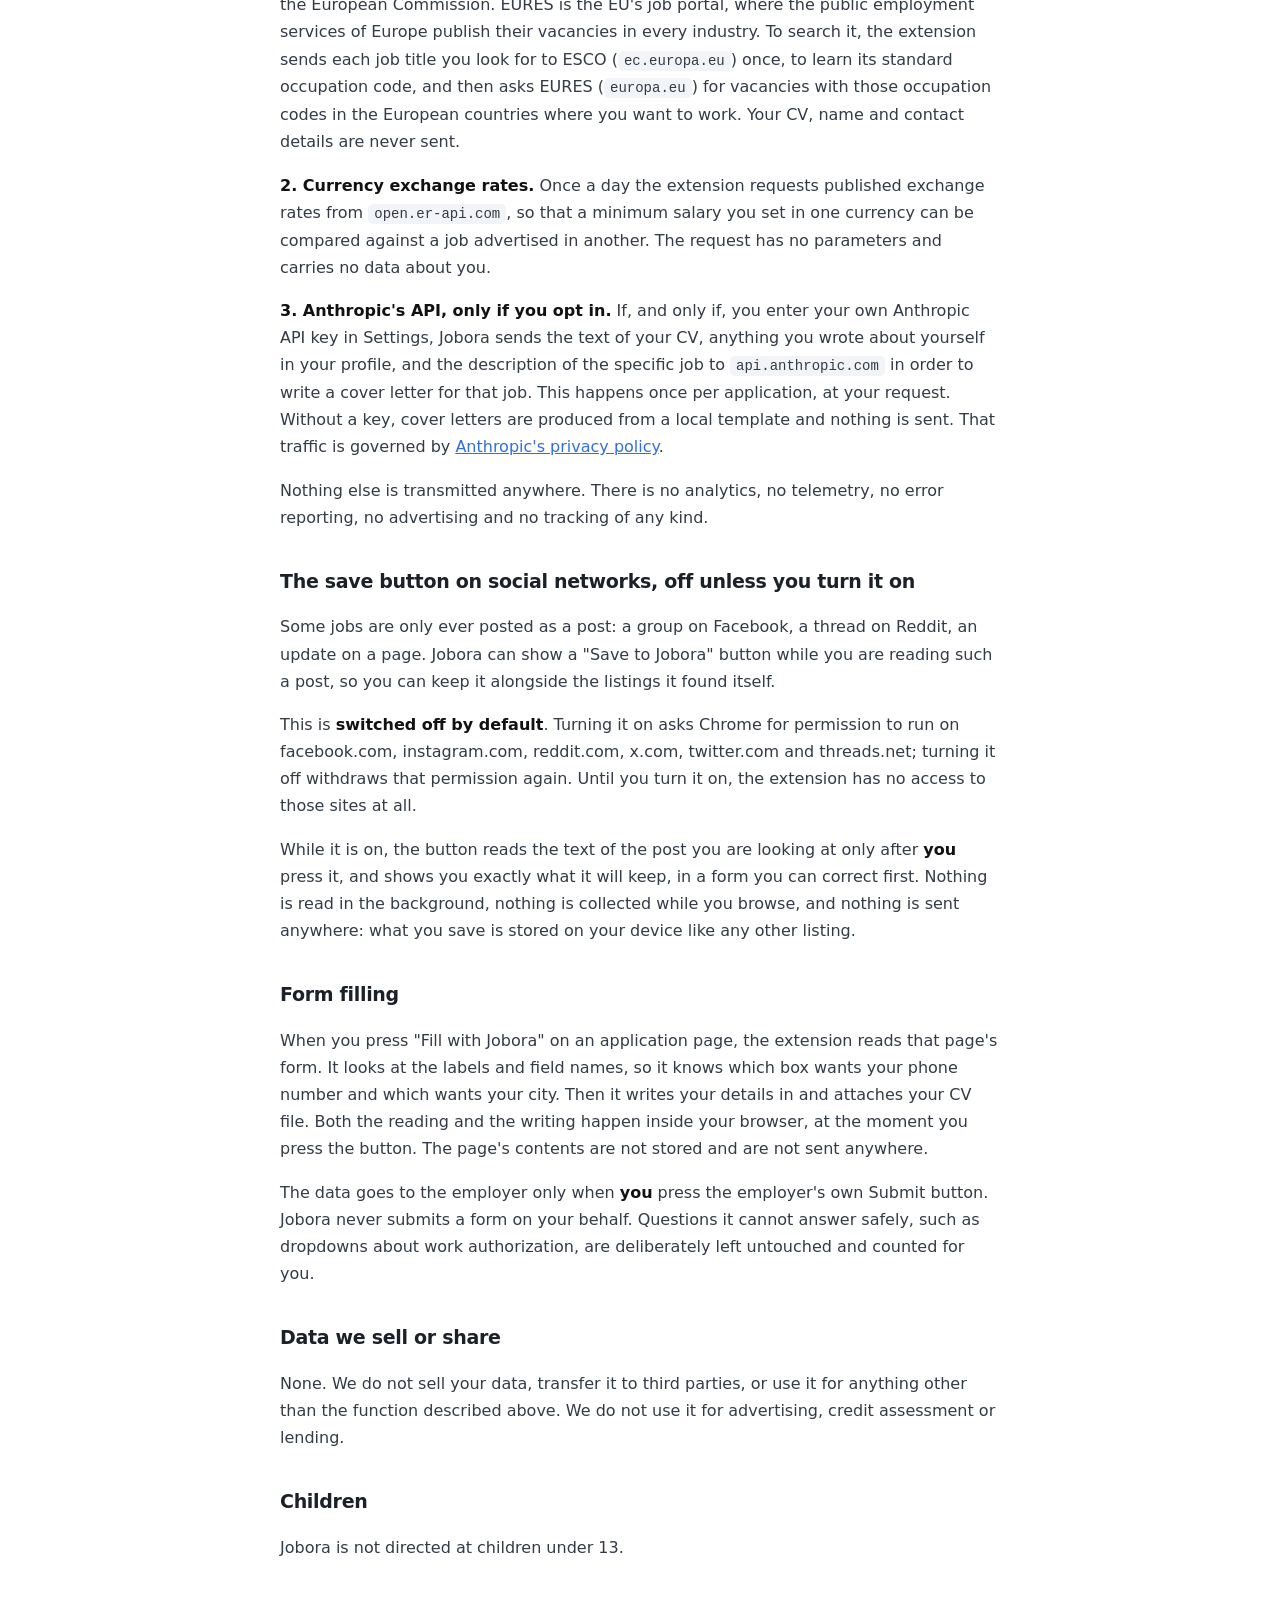
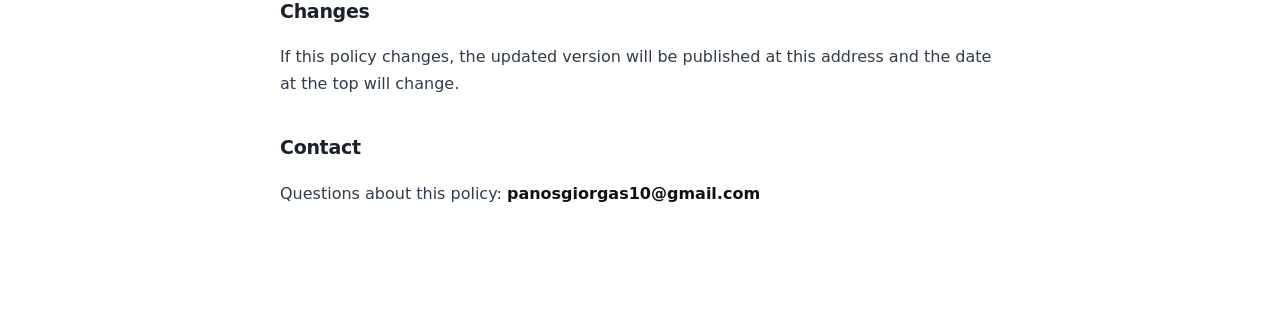
==== commit 317000d5: "Merge pull request #3 from GeorgasP/search-fixes Jobora 1.2.0: jobs in every industry, matches that " ====
--- a/docs/privacy.html
+++ b/docs/privacy.html
@@ -27,9 +27,10 @@
 <p><strong>1. Public job listing APIs and pages.</strong> To find jobs, the extension requests publicly available listings from three groups of source.</p>
 <p>Applicant tracking systems: Greenhouse, Lever, Ashby, Workable, SmartRecruiters, Recruitee, Workday, Teamtailor, Breezy.</p>
 <p>Job boards: Remotive, Arbeitnow, RemoteOK, Jobicy, Himalayas, WorkingNomads, We Work Remotely, Cryptocurrency Jobs, Landing.jobs, DevITjobs.</p>
-<p>National sites: psf.org.gr, skywalker.gr, ordino.gr.</p>
+<p>National sites: psf.org.gr, skywalker.gr, ordino.gr, and, only after you allow them in the app, jobfind.gr and xe.gr.</p>
 <p>These are ordinary read requests for postings that anyone can see without logging in. <strong>No personal data of yours is included.</strong> Not your CV, not your name, not your preferences. The matching happens on your computer after the listings arrive.</p>
 <p>One exception, and only if you set it up: <strong>Adzuna</strong>. If you enter your own Adzuna application ID and key in Settings, requests to <code>api.adzuna.com</code> carry those credentials and the country codes you chose to search, because that is how their API identifies the caller. Your CV, name and contact details are still not sent. Without a key, no request is made to Adzuna at all.</p>
+<p>A second exception, only after you allow it in the app: <strong>EURES and ESCO</strong>, both run by the European Commission. EURES is the EU's job portal, where the public employment services of Europe publish their vacancies in every industry. To search it, the extension sends each job title you look for to ESCO (<code>ec.europa.eu</code>) once, to learn its standard occupation code, and then asks EURES (<code>europa.eu</code>) for vacancies with those occupation codes in the European countries where you want to work. Your CV, name and contact details are never sent.</p>
 <p><strong>2. Currency exchange rates.</strong> Once a day the extension requests published exchange rates from <code>open.er-api.com</code>, so that a minimum salary you set in one currency can be compared against a job advertised in another. The request has no parameters and carries no data about you.</p>
 <p><strong>3. Anthropic's API, only if you opt in.</strong> If, and only if, you enter your own Anthropic API key in Settings, Jobora sends the text of your CV, anything you wrote about yourself in your profile, and the description of the specific job to <code>api.anthropic.com</code> in order to write a cover letter for that job. This happens once per application, at your request. Without a key, cover letters are produced from a local template and nothing is sent. That traffic is governed by <a href="https://www.anthropic.com/legal/privacy">Anthropic's privacy policy</a>.</p>
 <p>Nothing else is transmitted anywhere. There is no analytics, no telemetry, no error reporting, no advertising and no tracking of any kind.</p>
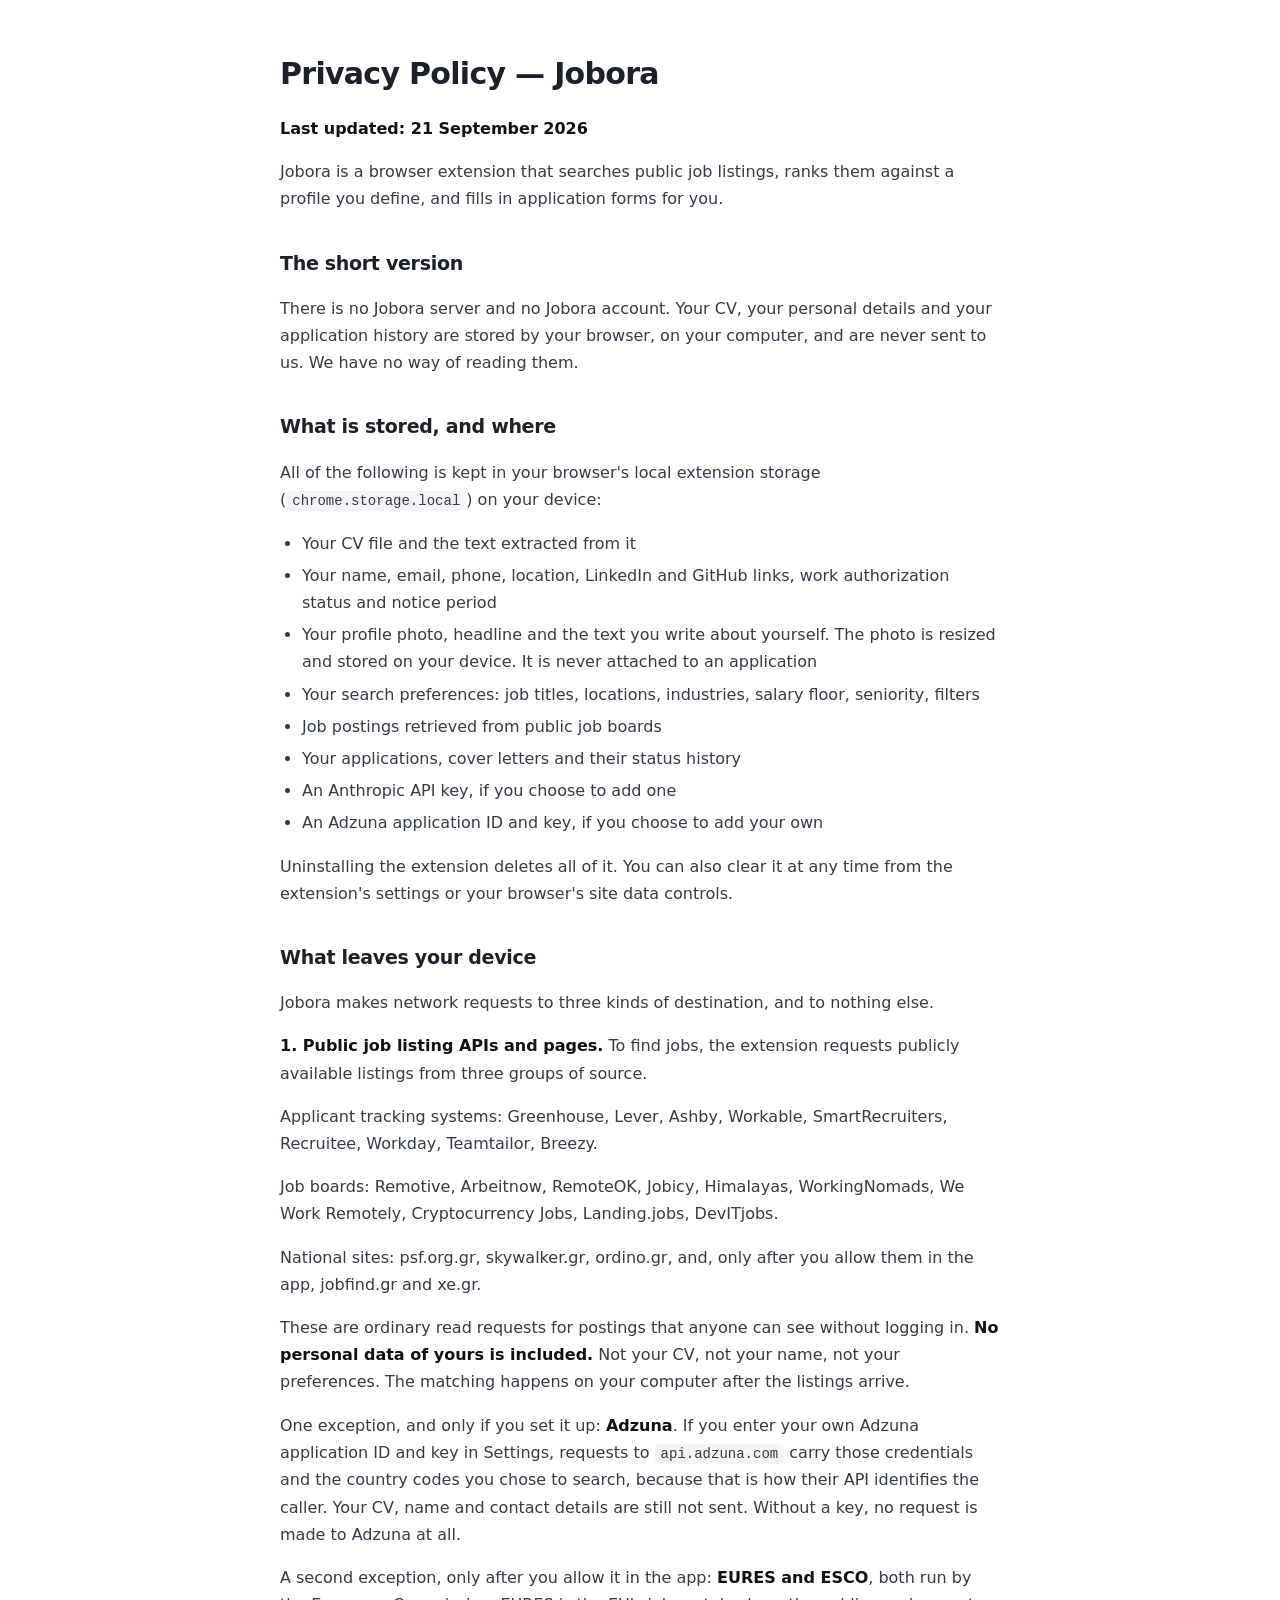
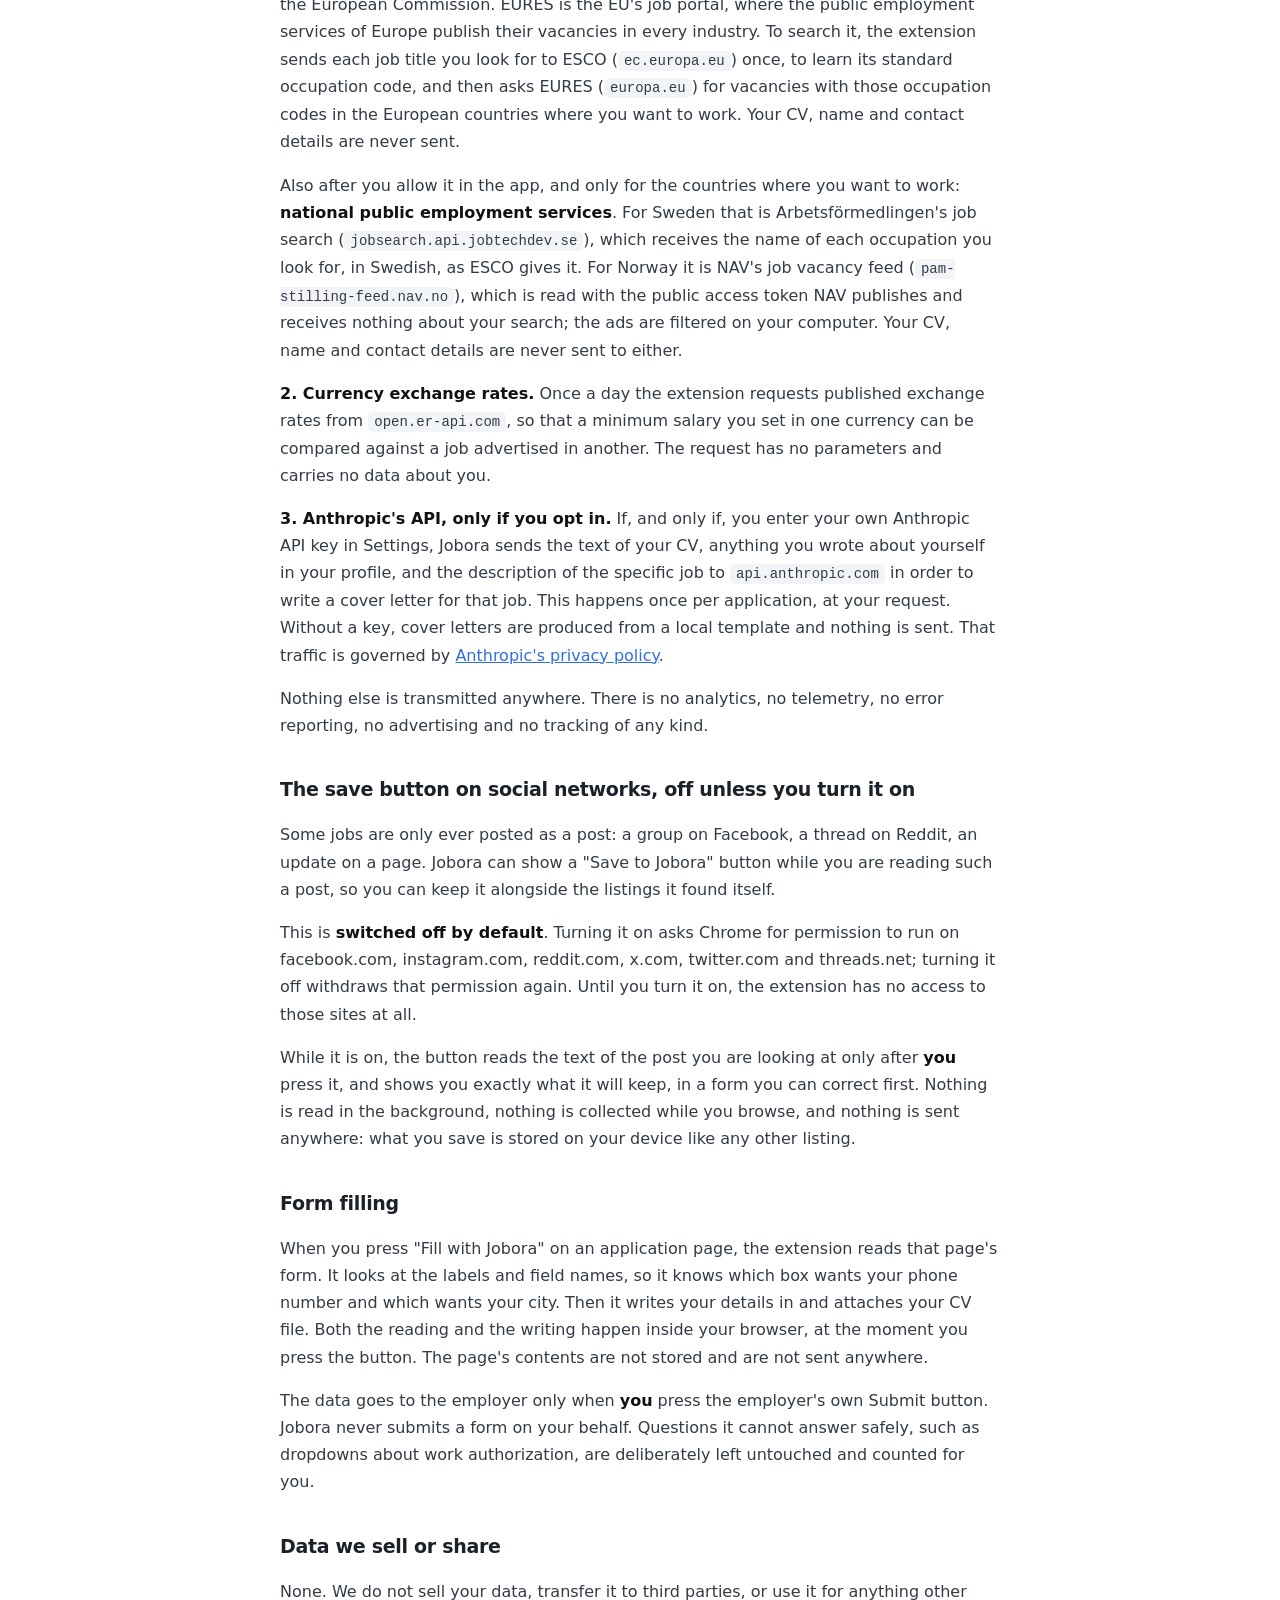
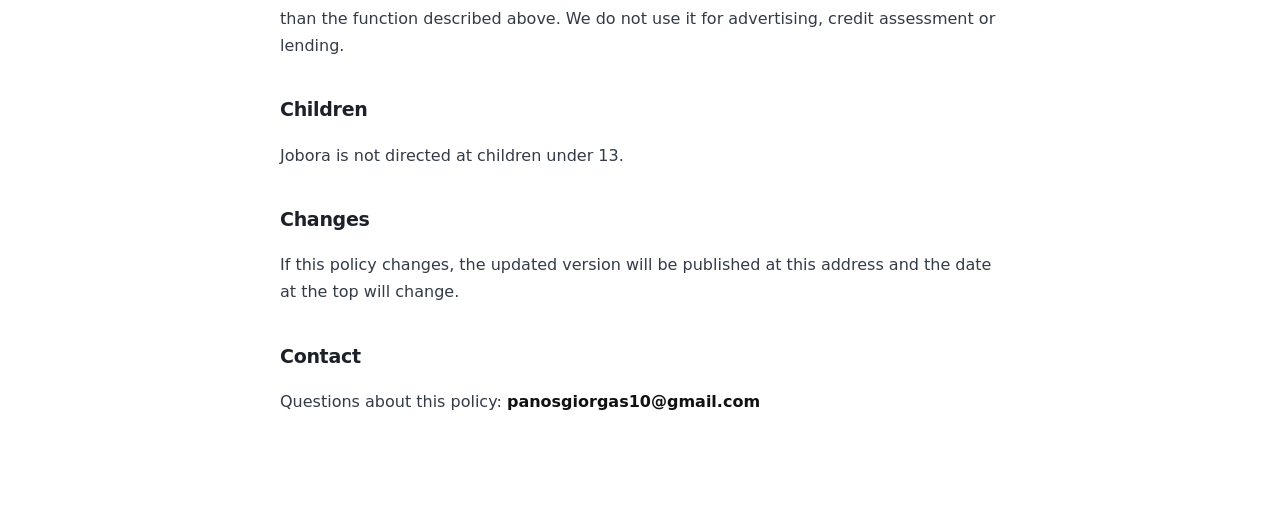
==== commit c1c1eb58: "Search each country's own employment service, starting with Sweden and Norway EURES is the only sour" ====
--- a/docs/privacy.html
+++ b/docs/privacy.html
@@ -31,6 +31,7 @@
 <p>These are ordinary read requests for postings that anyone can see without logging in. <strong>No personal data of yours is included.</strong> Not your CV, not your name, not your preferences. The matching happens on your computer after the listings arrive.</p>
 <p>One exception, and only if you set it up: <strong>Adzuna</strong>. If you enter your own Adzuna application ID and key in Settings, requests to <code>api.adzuna.com</code> carry those credentials and the country codes you chose to search, because that is how their API identifies the caller. Your CV, name and contact details are still not sent. Without a key, no request is made to Adzuna at all.</p>
 <p>A second exception, only after you allow it in the app: <strong>EURES and ESCO</strong>, both run by the European Commission. EURES is the EU's job portal, where the public employment services of Europe publish their vacancies in every industry. To search it, the extension sends each job title you look for to ESCO (<code>ec.europa.eu</code>) once, to learn its standard occupation code, and then asks EURES (<code>europa.eu</code>) for vacancies with those occupation codes in the European countries where you want to work. Your CV, name and contact details are never sent.</p>
+<p>Also after you allow it in the app, and only for the countries where you want to work: <strong>national public employment services</strong>. For Sweden that is Arbetsförmedlingen's job search (<code>jobsearch.api.jobtechdev.se</code>), which receives the name of each occupation you look for, in Swedish, as ESCO gives it. For Norway it is NAV's job vacancy feed (<code>pam-stilling-feed.nav.no</code>), which is read with the public access token NAV publishes and receives nothing about your search; the ads are filtered on your computer. Your CV, name and contact details are never sent to either.</p>
 <p><strong>2. Currency exchange rates.</strong> Once a day the extension requests published exchange rates from <code>open.er-api.com</code>, so that a minimum salary you set in one currency can be compared against a job advertised in another. The request has no parameters and carries no data about you.</p>
 <p><strong>3. Anthropic's API, only if you opt in.</strong> If, and only if, you enter your own Anthropic API key in Settings, Jobora sends the text of your CV, anything you wrote about yourself in your profile, and the description of the specific job to <code>api.anthropic.com</code> in order to write a cover letter for that job. This happens once per application, at your request. Without a key, cover letters are produced from a local template and nothing is sent. That traffic is governed by <a href="https://www.anthropic.com/legal/privacy">Anthropic's privacy policy</a>.</p>
 <p>Nothing else is transmitted anywhere. There is no analytics, no telemetry, no error reporting, no advertising and no tracking of any kind.</p>
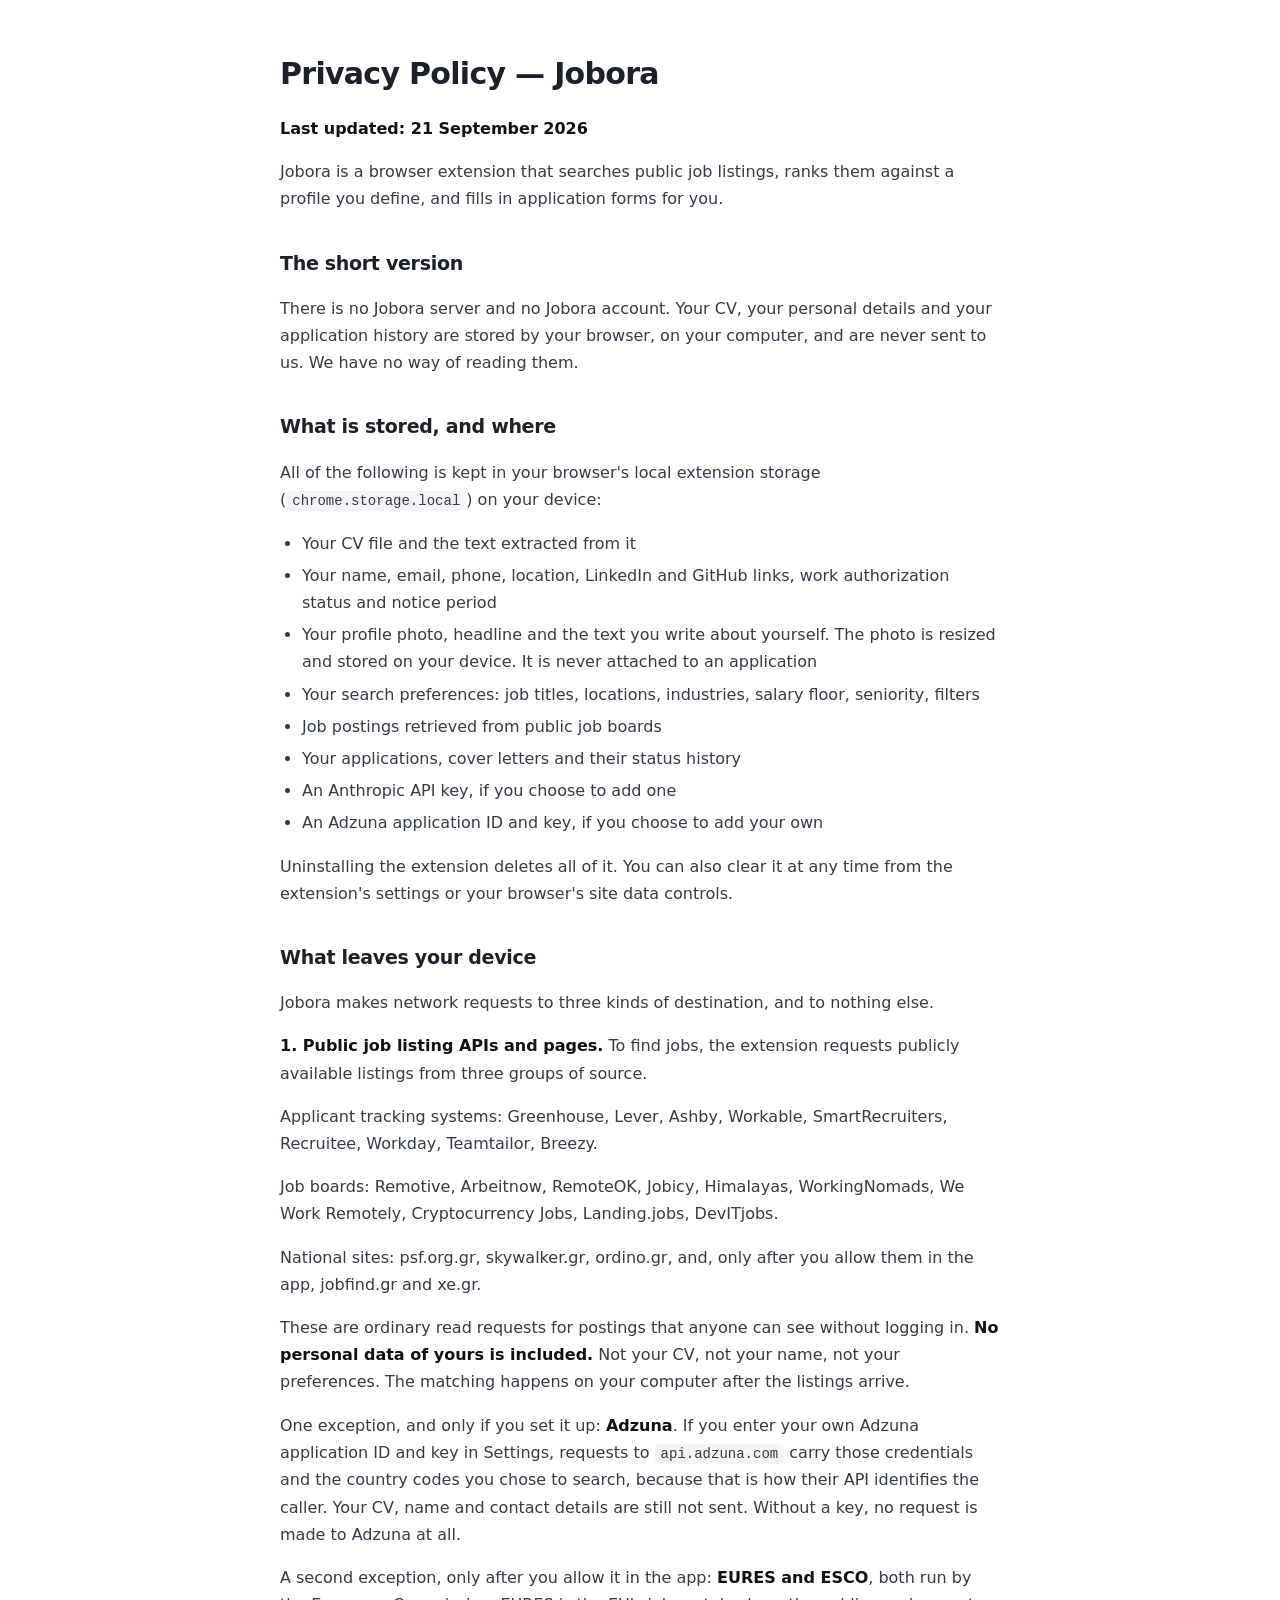
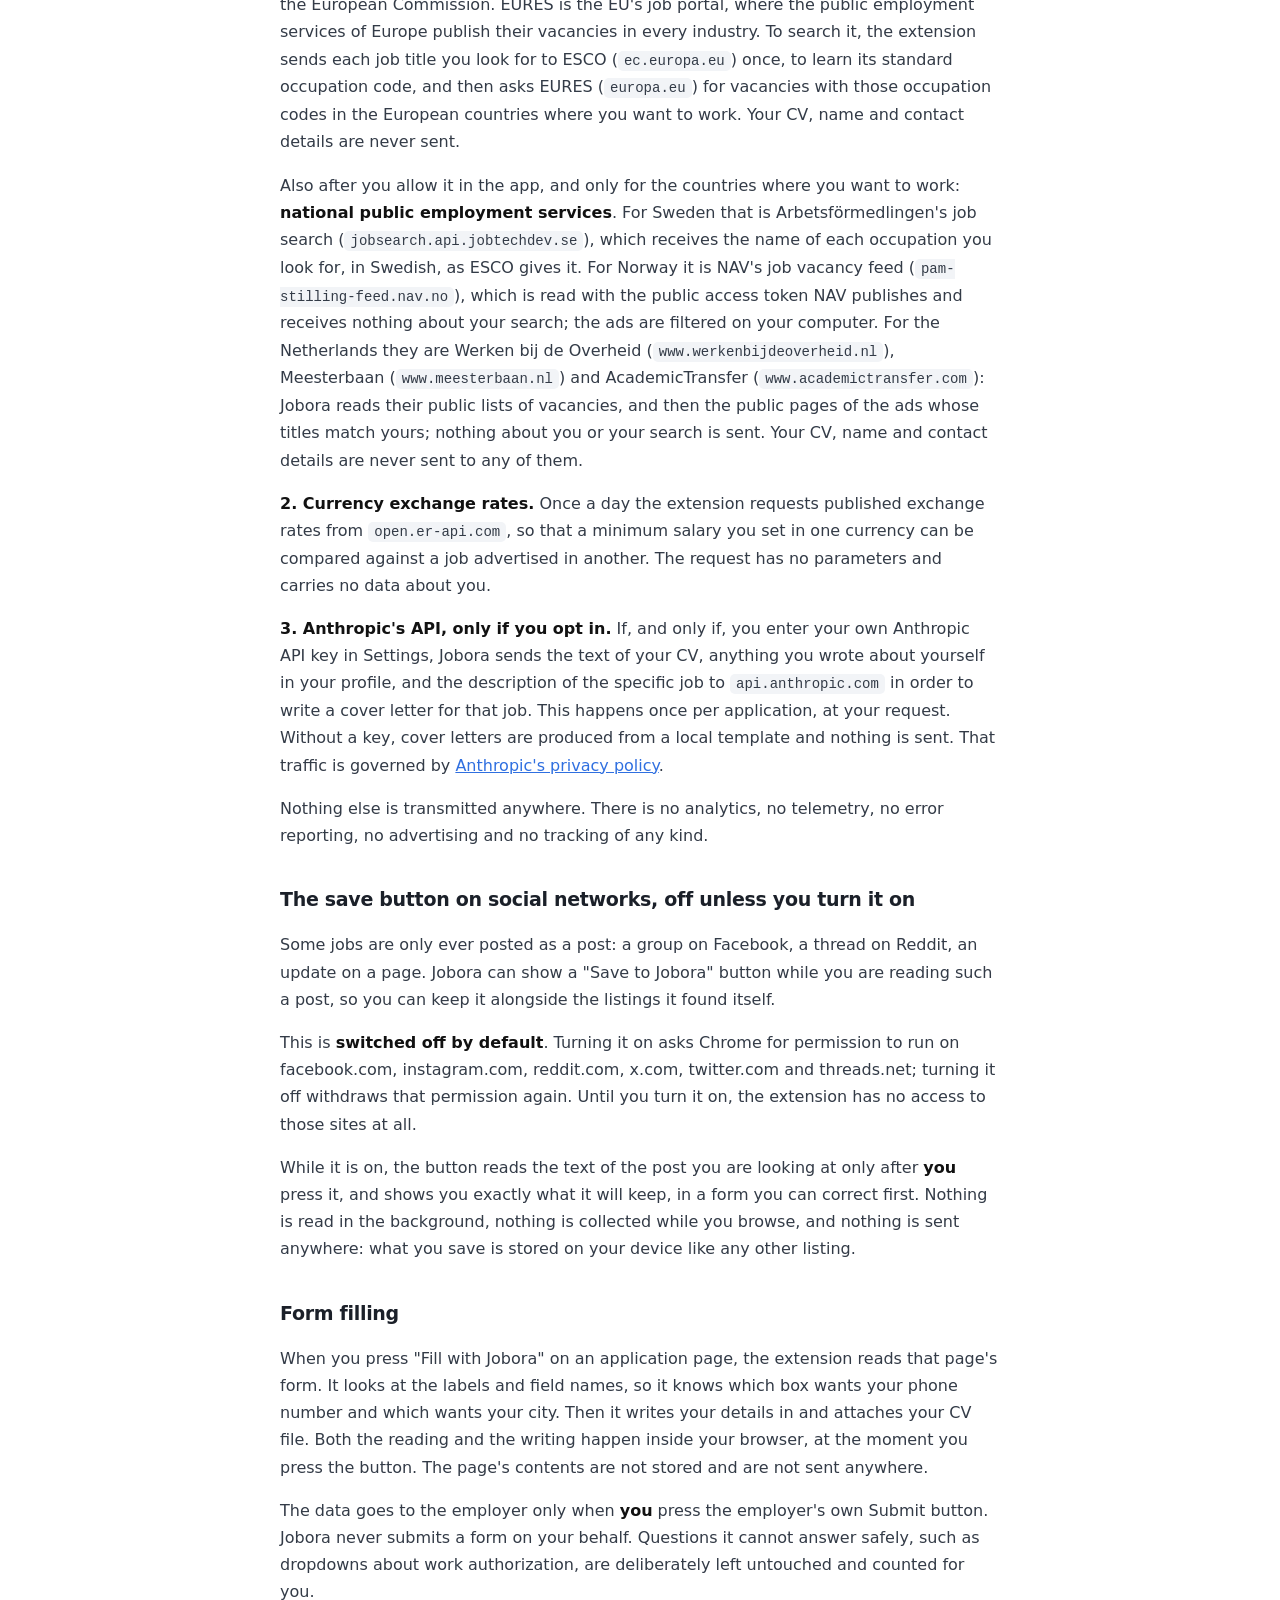
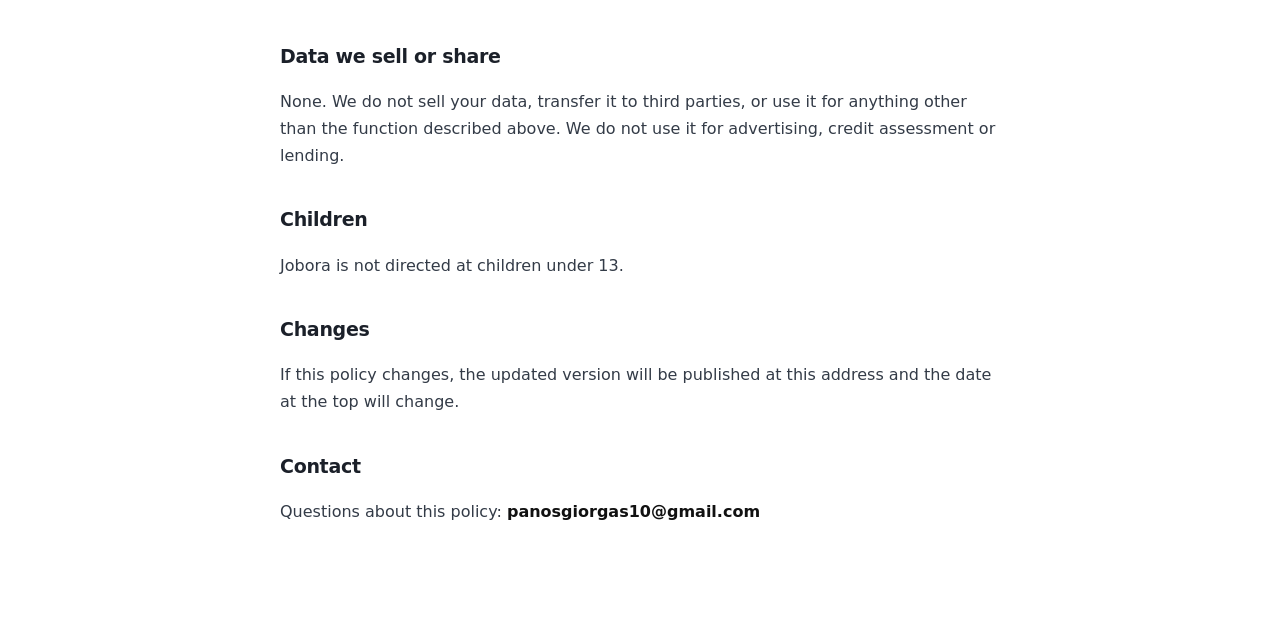
==== commit 7343e8fb: "Add Dutch job sources, and look the right ESCO occupations up For users who can work in the Netherla" ====
--- a/docs/privacy.html
+++ b/docs/privacy.html
@@ -31,7 +31,7 @@
 <p>These are ordinary read requests for postings that anyone can see without logging in. <strong>No personal data of yours is included.</strong> Not your CV, not your name, not your preferences. The matching happens on your computer after the listings arrive.</p>
 <p>One exception, and only if you set it up: <strong>Adzuna</strong>. If you enter your own Adzuna application ID and key in Settings, requests to <code>api.adzuna.com</code> carry those credentials and the country codes you chose to search, because that is how their API identifies the caller. Your CV, name and contact details are still not sent. Without a key, no request is made to Adzuna at all.</p>
 <p>A second exception, only after you allow it in the app: <strong>EURES and ESCO</strong>, both run by the European Commission. EURES is the EU's job portal, where the public employment services of Europe publish their vacancies in every industry. To search it, the extension sends each job title you look for to ESCO (<code>ec.europa.eu</code>) once, to learn its standard occupation code, and then asks EURES (<code>europa.eu</code>) for vacancies with those occupation codes in the European countries where you want to work. Your CV, name and contact details are never sent.</p>
-<p>Also after you allow it in the app, and only for the countries where you want to work: <strong>national public employment services</strong>. For Sweden that is Arbetsförmedlingen's job search (<code>jobsearch.api.jobtechdev.se</code>), which receives the name of each occupation you look for, in Swedish, as ESCO gives it. For Norway it is NAV's job vacancy feed (<code>pam-stilling-feed.nav.no</code>), which is read with the public access token NAV publishes and receives nothing about your search; the ads are filtered on your computer. Your CV, name and contact details are never sent to either.</p>
+<p>Also after you allow it in the app, and only for the countries where you want to work: <strong>national public employment services</strong>. For Sweden that is Arbetsförmedlingen's job search (<code>jobsearch.api.jobtechdev.se</code>), which receives the name of each occupation you look for, in Swedish, as ESCO gives it. For Norway it is NAV's job vacancy feed (<code>pam-stilling-feed.nav.no</code>), which is read with the public access token NAV publishes and receives nothing about your search; the ads are filtered on your computer. For the Netherlands they are Werken bij de Overheid (<code>www.werkenbijdeoverheid.nl</code>), Meesterbaan (<code>www.meesterbaan.nl</code>) and AcademicTransfer (<code>www.academictransfer.com</code>): Jobora reads their public lists of vacancies, and then the public pages of the ads whose titles match yours; nothing about you or your search is sent. Your CV, name and contact details are never sent to any of them.</p>
 <p><strong>2. Currency exchange rates.</strong> Once a day the extension requests published exchange rates from <code>open.er-api.com</code>, so that a minimum salary you set in one currency can be compared against a job advertised in another. The request has no parameters and carries no data about you.</p>
 <p><strong>3. Anthropic's API, only if you opt in.</strong> If, and only if, you enter your own Anthropic API key in Settings, Jobora sends the text of your CV, anything you wrote about yourself in your profile, and the description of the specific job to <code>api.anthropic.com</code> in order to write a cover letter for that job. This happens once per application, at your request. Without a key, cover letters are produced from a local template and nothing is sent. That traffic is governed by <a href="https://www.anthropic.com/legal/privacy">Anthropic's privacy policy</a>.</p>
 <p>Nothing else is transmitted anywhere. There is no analytics, no telemetry, no error reporting, no advertising and no tracking of any kind.</p>
